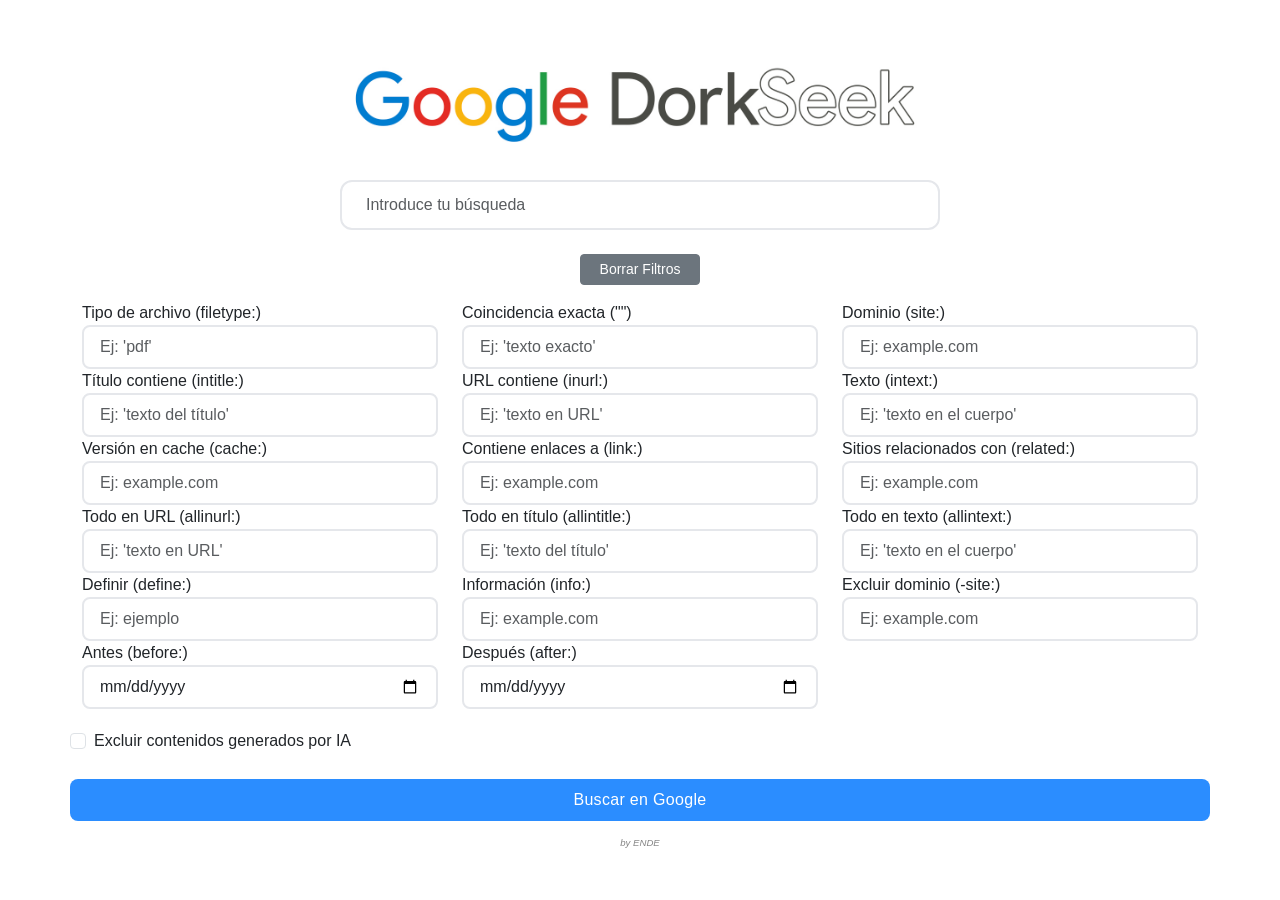
==== index.html @ 648f13e3 "Added favicon" ====
<!DOCTYPE html>
<html lang="es">
<head>
    <meta charset="UTF-8">
    <meta name="viewport" content="width=device-width, initial-scale=1.0">
    <meta name="description" content="DorkSeek - A powerful tool for advanced Google Dork usage in OSINT, designed to optimize the creation of custom search queries and analysis of results.">
    <meta name="robots" content="index, follow">
    <meta name="keywords" content="Google Dorks, búsqueda avanzada, operadores de búsqueda, hacking ético, seguridad informática, OSINT, ciberseguridad, técnicas de hacking, Google Hacking Database, comandos de Google Dorks">
    <link rel="icon" type="image/x-icon" href="fv.ico">
    <link rel="shortcut icon" href="fv.ico">
    <title>DorkSeek</title>
    <link href="https://cdn.jsdelivr.net/npm/bootstrap@5.1.3/dist/css/bootstrap.min.css" rel="stylesheet">

    <style>
        :root {
            --primary: #2B8DFF;
            --background: #F8FAFF;
            --text-primary: #1A1D24;
            --text-secondary: #6B7280;
        }
        
        body {
          font-family: Arial, sans-serif;
          background-color: #f9f9f9;
        }

        #searchBar {
            width: 100%;
            max-width: 800px;
            margin: 0 auto;
            padding: 0.7rem 1.5rem;
            border-radius: 12px;
            border: 2px solid #E5E7EB;
            font-size: 1rem;
            transition: all 0.3s ease;
        }

        #searchBar:focus {
            border-color: var(--primary);
            box-shadow: 0 0 0 3px rgba(43, 141, 255, 0.15);
            outline: none;
        }

        .form-control {
            border: 2px solid #E5E7EB;
            border-radius: 8px;
            padding: 0.50rem 1rem;
            transition: all 0.3s ease;
        }

        .form-control:focus {
            border-color: var(--primary);
            box-shadow: none;
        }

        .btn-primary {
            background: var(--primary);
            border: none;
            padding: 0.55rem 2rem;
            border-radius: 8px;
            font-weight: 500;
            letter-spacing: 0.02em;
            transition: all 0.3s ease;
        }

        .btn-primary:hover {
            background: #1B6ACC;
        }
        
        h1 {
          font-family: 'Product Sans', Arial, sans-serif;
          font-size: 0px;           /*a 45 sale el título*/
          margin-bottom: 10px;
          color: #333;
        }
      </style>
      <style>
        body {
          background-color: #FFFFFF; /* o simplemente "white" */
        }
      </style>
      <style>
        #searchBar {
          width: 600px; /* ajusta el ancho del cuadro de búsqueda */
        }
      </style>

    <meta name="google-site-verification" content="KBBp8snCi14scIXK39u9ytrFKHahNvsQoX6dvnZJ_Ps" />
</head>
<body>
    <div class="container">
        <div style="height: 20px;"></div>
        <img src="DorkSeek_Logo.jpg" alt="Logo de Google" class="logo" width="690" height="100" style="display: block; margin: 30px auto;">
        <h1 class="text-center my-0">Buscador Google Dorks</h1>
        <div class="row justify-content-center">
            <input id="searchBar" type="text" class="form-control" placeholder="Introduce tu búsqueda">
        </div>
        <div class="row mt-4 justify-content-center">
            <button id="clearFiltersButton" class="btn btn-secondary btn-sm mx-2" style="width: 120px;">Borrar Filtros</button>
        </div>
        <div class="row mt-3">
            <!-- Filtros para los diferentes Google Dorks -->
            <div class="col-md-4">
                <label for="filetypeFilter">Tipo de archivo (filetype:)</label>
                <input id="filetypeFilter" type="text" class="form-control" list="filetypes" placeholder="Ej: 'pdf'" title="Busca un tipo específico de archivo en los resultados.">
                <datalist id="filetypes">
                    <option value="txt">.txt</option>
                    <option value="doc">.doc / .docx</option>
                    <option value="pdf">.pdf</option>
                    <option value="xls">.xls / .xlsx</option>
                    <option value="ppt">.ppt / .pptx</option>
                    <option value="csv">.csv</option>
                    <option value="html">.html / .htm</option>
                    <option value="xml">.xml</option>
                    <option value="json">.json</option>
                    <option value="jpg">.jpg / .jpeg</option>
                    <option value="png">.png</option>
                    <option value="gif">.gif</option>
                    <option value="bmp">.bmp</option>
                    <option value="tiff">.tiff / .tif</option>
                    <option value="mp3">.mp3</option>
                    <option value="wav">.wav</option>
                    <option value="avi">.avi</option>
                    <option value="mp4">.mp4</option>
                    <option value="mov">.mov</option>
                    <option value="zip">.zip</option>
                    <option value="rar">.rar</option>
                    <option value="7z">.7z</option>
                    <option value="iso">.iso</option>
                    <option value="md">.md</option>
                    <option value="sql">.sql</option>
                    <option value="psd">.psd</option>
                    <option value="ai">.ai</option>
                    <option value="indd">.indd</option>
                    <option value="eps">.eps</option>
                    <option value="svg">.svg</option>
                    <option value="webp">.webp</option>
                    <option value="mkv">.mkv</option>
                    <option value="flv">.flv</option>
                    <option value="ogg">.ogg</option>
                    <option value="m4a">.m4a</option>
                    <option value="dmg">.dmg</option>
                    <option value="pkg">.pkg</option>
                    <option value="bat">.bat</option>
                    <option value="sh">.sh</option>
                    <option value="log">.log</option>
                    <option value="jar">.jar</option>
                    <option value="class">.class</option>
                    <option value="cpp">.cpp</option>
                    <option value="py">.py</option>
                    <option value="java">.java</option>
                    <option value="rb">.rb</option>
                    <option value="php">.php</option>
                    <option value="pl">.pl</option>
                    <option value="sqlite">.sqlite</option>
                    <option value="db">.db</option>
                    <option value="xsd">.xsd</option>
                    <option value="xsl">.xsl / .xslt</option>
                    <option value="ini">.ini</option>
                    <option value="cfg">.cfg</option>
                    <option value="conf">.conf</option>
                    <option value="reg">.reg</option>
                    <option value="bak">.bak</option>
                    <option value="tar">.tar</option>
                    <option value="gz">.gz</option>
                    <option value="bz2">.bz2</option>
                    <option value="gdoc">.gdoc</option>
                    <option value="gsheet">.gsheet</option>
                    <option value="gslides">.gslides</option>
                    <option value="gform">.gform</option>
                    <option value="gdraw">.gdraw</option>
                    <option value="gjam">.gjam</option>
                </datalist>
            </div>
            <div class="col-md-4">
                <label for="exactMatchFilter">Coincidencia exacta ("")</label>
                <input id="exactMatchFilter" type="text" class="form-control" placeholder="Ej: 'texto exacto'" title="Busca páginas que contengan el texto exacto dentro de las comillas.&#10;&#10;Para introducir varios términos, estos se deben separar con &quot; &quot;.   (ej. username&quot; &quot;password&quot; &quot;login)">
            </div>
            <div class="col-md-4">
                <label for="siteFilter">Dominio (site:)</label>
                <input id="siteFilter" type="text" class="form-control" placeholder="Ej: example.com" title="Limita los resultados a un dominio o sitio web específico.">
            </div>
            <div class="col-md-4">
                <label for="intitleFilter">Título contiene (intitle:)</label>
                <input id="intitleFilter" type="text" class="form-control" placeholder="Ej: 'texto del título'" title="Busca páginas donde el título contenga al menos una de las palabras especificadas.">
            </div>
            <div class="col-md-4">
                <label for="inurlFilter">URL contiene (inurl:)</label>
                <input id="inurlFilter" type="text" class="form-control" placeholder="Ej: 'texto en URL'" title="Busca páginas donde la URL contenga al menos una de las palabras especificadas.">
            </div>
            <div class="col-md-4">
                <label for="intextFilter">Texto (intext:)</label>
                <input id="intextFilter" type="text" class="form-control" placeholder="Ej: 'texto en el cuerpo'" title="Busca páginas que contengan texto específico en el cuerpo.">
            </div>
            <div class="col-md-4">
                <label for="cacheFilter">Versión en cache (cache:)</label>
                <input id="cacheFilter" type="text" class="form-control" placeholder="Ej: example.com" title="Muestra la versión en caché de una página web almacenada por Google.">
            </div>
            <div class="col-md-4">
                <label for="linkFilter">Contiene enlaces a (link:)</label>
                <input id="linkFilter" type="text" class="form-control" placeholder="Ej: example.com" title="Busca páginas que enlacen a un sitio o URL específico.">
            </div>
            <div class="col-md-4">
                <label for="relatedFilter">Sitios relacionados con (related:)</label>
                <input id="relatedFilter" type="text" class="form-control" placeholder="Ej: example.com" title="Encuentra sitios web relacionados con un dominio específico.">
            </div>
            <div class="col-md-4">
                <label for="allinurlFilter">Todo en URL (allinurl:)</label>
                <input id="allinurlFilter" type="text" class="form-control" placeholder="Ej: 'texto en URL'" title="Busca páginas donde la URL contenga todas las palabras especificadas.">
            </div>
            <div class="col-md-4">
                <label for="allintitleFilter">Todo en título (allintitle:)</label>
                <input id="allintitleFilter" type="text" class="form-control" placeholder="Ej: 'texto del título'" title="Busca páginas cuyo título contenga todas las palabras especificadas.">
            </div>
            <div class="col-md-4">
                <label for="allintextFilter">Todo en texto (allintext:)</label>
                <input id="allintextFilter" type="text" class="form-control" placeholder="Ej: 'texto en el cuerpo'" title="Busca páginas cuyo cuerpo contenga todas las palabras especificadas.">
            </div>
            <div class="col-md-4">
                <label for="defineFilter">Definir (define:)</label>
                <input id="defineFilter" type="text" class="form-control" placeholder="Ej: ejemplo" title="Busca definiciones de términos directamente en Google.">
            </div>
            <div class="col-md-4">
                <label for="infoFilter">Información (info:)</label>
                <input id="infoFilter" type="text" class="form-control" placeholder="Ej: example.com" title="Muestra información sobre un sitio web específico.">
            </div>
            <div class="col-md-4">
                <label for="siteExcludeFilter">Excluir dominio (-site:)</label>
                <input id="siteExcludeFilter" type="text" class="form-control" placeholder="Ej: example.com" title="Excluye resultados de un dominio o sitio específico.">
            </div>
            <div class="col-md-4">
                <label for="beforeFilter">Antes (before:)</label>
                <input id ="beforeFilter" type="date" class="form-control" placeholder="Ej: '2022-01-01'" title="Limita los resultados a páginas publicadas antes de una fecha específica.">
            </div>
            <div class="col-md-4">
                <label for="afterFilter">Después (after:)</label>
                <input id="afterFilter" type="date" class="form-control" placeholder="Ej: '2022-01-01'" title="Limita los resultados a páginas publicadas después de una fecha específica.">
            </div>
            <div style="height: 20px;"></div>
            <div class="form-check">
                <input class="form-check-input" type="checkbox" id="excludeAI" title="Advertencia: Marcar esta casilla puede ocultar resultados reelevantes para la búsqueda">
                <label class="form-check-label" for="excludeAI">
                    Excluir contenidos generados por IA
                </label>
            </div>
        </div>
        
        <div class="row mt-4 justify-content-center">
            <button id="searchButton" class="btn btn-primary">Buscar en Google</button>
        </div>

        <p style="font-style: italic; color: #868686; font-size: 0.6em; text-align: center; margin-top: 15px;">by ENDE</p>
        
        
    </div>

    <script>
        document.getElementById('searchButton').addEventListener('click', function() {
            let query = document.getElementById('searchBar').value;
            let site = document.getElementById('siteFilter').value;
            let intitle = document.getElementById('intitleFilter').value;
            let inurl = document.getElementById('inurlFilter').value;
            let filetype = document.getElementById('filetypeFilter').value;
            let intext = document.getElementById('intextFilter').value;
            let cache = document.getElementById('cacheFilter').value;
            let link = document.getElementById('linkFilter').value;
            let related = document.getElementById('relatedFilter').value;
            let allinurl = document.getElementById('allinurlFilter').value;
            let allintitle = document.getElementById('allintitleFilter').value;
            let allintext = document.getElementById('allintextFilter').value;
            let define = document.getElementById('defineFilter').value;
            let info = document.getElementById('infoFilter').value;
            let before = document.getElementById('beforeFilter').value;
            let after = document.getElementById('afterFilter').value;
            let siteExclude = document.getElementById('siteExcludeFilter').value;
            let exactMatch = document.getElementById('exactMatchFilter').value;
        
            // Construir la búsqueda usando los filtros de Google Dorks
            let searchQuery = query;
        
            if (site) {
                searchQuery += ` site:${site}`;
            }
            if (intitle) {
                searchQuery += ` intitle:${intitle}`;
            }
            if (inurl) {
                searchQuery += ` inurl:${inurl}`;
            }
            if (filetype) {
                searchQuery += ` filetype:${filetype}`;
            }
            if (intext) {
                searchQuery += ` intext:${intext}`;
            }
            if (cache) {
                searchQuery += ` cache:${cache}`;
            }
            if (link) {
                searchQuery += ` link:${link}`;
            }
            if (related) {
                searchQuery += ` related:${related}`;
            }
            if (allinurl) {
                searchQuery += ` allinurl:${allinurl}`;
            }
            if (allintitle) {
                searchQuery += ` allintitle:${allintitle}`;
            }
            if (allintext) {
                searchQuery += ` allintext:${allintext}`;
            }
            if (define) {
                searchQuery += ` define:${define}`;
            }
            if (info) {
                searchQuery += ` info:${info}`;
            }
            if (before) {
                searchQuery += ` before:${before}`;
            }
            if (after) {
                searchQuery += ` after:${after}`;
            }
            if (siteExclude) {
                searchQuery += ` -site:${siteExclude}`;
            }
            if (exactMatch) {
                searchQuery += ` "${exactMatch}"`;
            }
            if (document.getElementById('excludeAI').checked) {
                searchQuery += ' -site:chat.openai.com -chatgpt -openai -copilot -bard -ai -generated -inurl:ai -inurl:generated';
            }
        
            // Redirigir a Google con la búsqueda construida
            window.open(`https://www.google.com/search?q=${encodeURIComponent(searchQuery)}`, '_blank');
        });
    </script>

<script>
    document.getElementById('filetypeFilter').addEventListener('change', function() {
        var customField = document.getElementById('filetypeCustom');
        if (this.value === 'custom') {
            customField.style.display = 'block';
        } else {
            customField.style.display = 'none';
        }
    });
</script>

<script>
    // Borrar filtros
    const clearFiltersButton = document.getElementById('clearFiltersButton');
    clearFiltersButton.addEventListener('click', clearFilters);

    function clearFilters() {
    // Limpiamos los valores de los filtros
    const filters = document.querySelectorAll('.form-control');
    filters.forEach(filter => {
        filter.value = '';
    });

    // Limpiamos los contenedores de valores
    const valuesContainers = document.querySelectorAll('.values-container');
    valuesContainers.forEach(container => {
        while (container.firstChild) {
        container.removeChild(container.firstChild);
        }
    });
    }
</script>

    <script src="https://cdn.jsdelivr.net/npm/bootstrap@5.1.3/dist/js/bootstrap.bundle.min.js"></script>
</body>
</html>
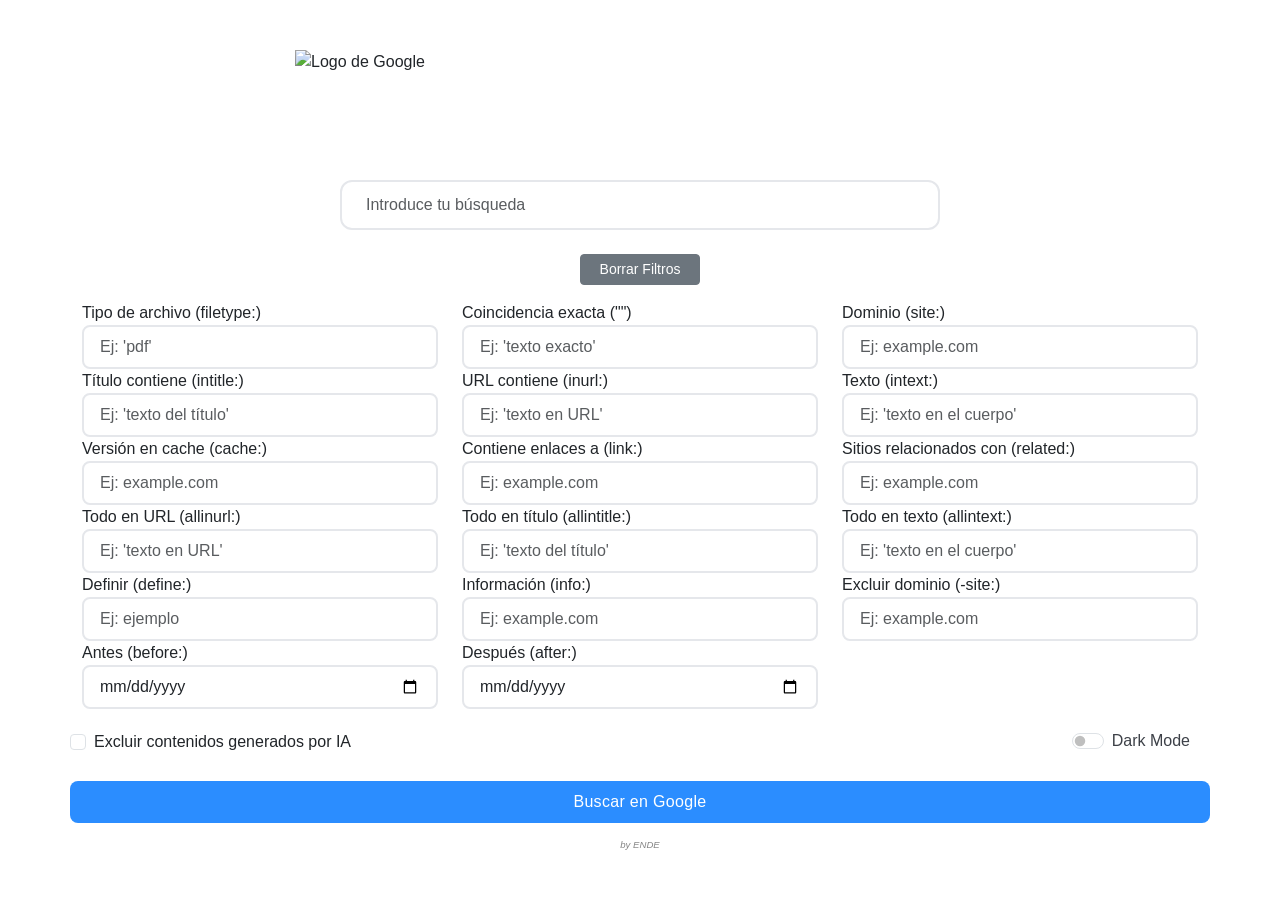
==== commit 56807b30: "Add files via upload" ====
--- a/index.html
+++ b/index.html
@@ -6,91 +6,17 @@
     <meta name="description" content="DorkSeek - A powerful tool for advanced Google Dork usage in OSINT, designed to optimize the creation of custom search queries and analysis of results.">
     <meta name="robots" content="index, follow">
     <meta name="keywords" content="Google Dorks, búsqueda avanzada, operadores de búsqueda, hacking ético, seguridad informática, OSINT, ciberseguridad, técnicas de hacking, Google Hacking Database, comandos de Google Dorks">
-    <link rel="icon" type="image/x-icon" href="fv.ico">
-    <link rel="shortcut icon" href="fv.ico">
+    <link rel="icon" type="image/x-icon" href="img/fv.ico">
+    <link rel="shortcut icon" href="img/fv.ico">
     <title>DorkSeek</title>
     <link href="https://cdn.jsdelivr.net/npm/bootstrap@5.1.3/dist/css/bootstrap.min.css" rel="stylesheet">
-
-    <style>
-        :root {
-            --primary: #2B8DFF;
-            --background: #F8FAFF;
-            --text-primary: #1A1D24;
-            --text-secondary: #6B7280;
-        }
-        
-        body {
-          font-family: Arial, sans-serif;
-          background-color: #f9f9f9;
-        }
-
-        #searchBar {
-            width: 100%;
-            max-width: 800px;
-            margin: 0 auto;
-            padding: 0.7rem 1.5rem;
-            border-radius: 12px;
-            border: 2px solid #E5E7EB;
-            font-size: 1rem;
-            transition: all 0.3s ease;
-        }
-
-        #searchBar:focus {
-            border-color: var(--primary);
-            box-shadow: 0 0 0 3px rgba(43, 141, 255, 0.15);
-            outline: none;
-        }
-
-        .form-control {
-            border: 2px solid #E5E7EB;
-            border-radius: 8px;
-            padding: 0.50rem 1rem;
-            transition: all 0.3s ease;
-        }
-
-        .form-control:focus {
-            border-color: var(--primary);
-            box-shadow: none;
-        }
-
-        .btn-primary {
-            background: var(--primary);
-            border: none;
-            padding: 0.55rem 2rem;
-            border-radius: 8px;
-            font-weight: 500;
-            letter-spacing: 0.02em;
-            transition: all 0.3s ease;
-        }
-
-        .btn-primary:hover {
-            background: #1B6ACC;
-        }
-        
-        h1 {
-          font-family: 'Product Sans', Arial, sans-serif;
-          font-size: 0px;           /*a 45 sale el título*/
-          margin-bottom: 10px;
-          color: #333;
-        }
-      </style>
-      <style>
-        body {
-          background-color: #FFFFFF; /* o simplemente "white" */
-        }
-      </style>
-      <style>
-        #searchBar {
-          width: 600px; /* ajusta el ancho del cuadro de búsqueda */
-        }
-      </style>
-
+    <link rel="stylesheet" href="style.css">
     <meta name="google-site-verification" content="KBBp8snCi14scIXK39u9ytrFKHahNvsQoX6dvnZJ_Ps" />
 </head>
 <body>
     <div class="container">
         <div style="height: 20px;"></div>
-        <img src="DorkSeek_Logo.jpg" alt="Logo de Google" class="logo" width="690" height="100" style="display: block; margin: 30px auto;">
+        <img src="img/DorkSeek_Logo.jpg" alt="Logo de Google" class="logo" width="690" height="100" style="display: block; margin: 30px auto;">
         <h1 class="text-center my-0">Buscador Google Dorks</h1>
         <div class="row justify-content-center">
             <input id="searchBar" type="text" class="form-control" placeholder="Introduce tu búsqueda">
@@ -237,11 +163,19 @@
                 <input id="afterFilter" type="date" class="form-control" placeholder="Ej: '2022-01-01'" title="Limita los resultados a páginas publicadas después de una fecha específica.">
             </div>
             <div style="height: 20px;"></div>
-            <div class="form-check">
-                <input class="form-check-input" type="checkbox" id="excludeAI" title="Advertencia: Marcar esta casilla puede ocultar resultados reelevantes para la búsqueda">
-                <label class="form-check-label" for="excludeAI">
-                    Excluir contenidos generados por IA
-                </label>
+            <div class="form-check d-flex align-items-center justify-content-between">
+                <div>
+                    <input class="form-check-input" type="checkbox" id="excludeAI" title="Advertencia: Marcar esta casilla puede ocultar resultados reelevantes para la búsqueda">
+                    <label class="form-check-label" for="excludeAI">
+                        Excluir contenidos generados por IA
+                    </label>
+                </div>
+                <div class="form-check form-switch">
+                    <label class="form-check-label me-2" for="toggle_dark" id="dark_text">Dark Mode</label>
+                    <input class="form-check-input" type="checkbox" role="switch" id="toggle_dark">
+                </div>
+                  
+                
             </div>
         </div>
         
@@ -250,127 +184,9 @@
         </div>
 
         <p style="font-style: italic; color: #868686; font-size: 0.6em; text-align: center; margin-top: 15px;">by ENDE</p>
-        
-        
     </div>
 
-    <script>
-        document.getElementById('searchButton').addEventListener('click', function() {
-            let query = document.getElementById('searchBar').value;
-            let site = document.getElementById('siteFilter').value;
-            let intitle = document.getElementById('intitleFilter').value;
-            let inurl = document.getElementById('inurlFilter').value;
-            let filetype = document.getElementById('filetypeFilter').value;
-            let intext = document.getElementById('intextFilter').value;
-            let cache = document.getElementById('cacheFilter').value;
-            let link = document.getElementById('linkFilter').value;
-            let related = document.getElementById('relatedFilter').value;
-            let allinurl = document.getElementById('allinurlFilter').value;
-            let allintitle = document.getElementById('allintitleFilter').value;
-            let allintext = document.getElementById('allintextFilter').value;
-            let define = document.getElementById('defineFilter').value;
-            let info = document.getElementById('infoFilter').value;
-            let before = document.getElementById('beforeFilter').value;
-            let after = document.getElementById('afterFilter').value;
-            let siteExclude = document.getElementById('siteExcludeFilter').value;
-            let exactMatch = document.getElementById('exactMatchFilter').value;
-        
-            // Construir la búsqueda usando los filtros de Google Dorks
-            let searchQuery = query;
-        
-            if (site) {
-                searchQuery += ` site:${site}`;
-            }
-            if (intitle) {
-                searchQuery += ` intitle:${intitle}`;
-            }
-            if (inurl) {
-                searchQuery += ` inurl:${inurl}`;
-            }
-            if (filetype) {
-                searchQuery += ` filetype:${filetype}`;
-            }
-            if (intext) {
-                searchQuery += ` intext:${intext}`;
-            }
-            if (cache) {
-                searchQuery += ` cache:${cache}`;
-            }
-            if (link) {
-                searchQuery += ` link:${link}`;
-            }
-            if (related) {
-                searchQuery += ` related:${related}`;
-            }
-            if (allinurl) {
-                searchQuery += ` allinurl:${allinurl}`;
-            }
-            if (allintitle) {
-                searchQuery += ` allintitle:${allintitle}`;
-            }
-            if (allintext) {
-                searchQuery += ` allintext:${allintext}`;
-            }
-            if (define) {
-                searchQuery += ` define:${define}`;
-            }
-            if (info) {
-                searchQuery += ` info:${info}`;
-            }
-            if (before) {
-                searchQuery += ` before:${before}`;
-            }
-            if (after) {
-                searchQuery += ` after:${after}`;
-            }
-            if (siteExclude) {
-                searchQuery += ` -site:${siteExclude}`;
-            }
-            if (exactMatch) {
-                searchQuery += ` "${exactMatch}"`;
-            }
-            if (document.getElementById('excludeAI').checked) {
-                searchQuery += ' -site:chat.openai.com -chatgpt -openai -copilot -bard -ai -generated -inurl:ai -inurl:generated';
-            }
-        
-            // Redirigir a Google con la búsqueda construida
-            window.open(`https://www.google.com/search?q=${encodeURIComponent(searchQuery)}`, '_blank');
-        });
-    </script>
-
-<script>
-    document.getElementById('filetypeFilter').addEventListener('change', function() {
-        var customField = document.getElementById('filetypeCustom');
-        if (this.value === 'custom') {
-            customField.style.display = 'block';
-        } else {
-            customField.style.display = 'none';
-        }
-    });
-</script>
-
-<script>
-    // Borrar filtros
-    const clearFiltersButton = document.getElementById('clearFiltersButton');
-    clearFiltersButton.addEventListener('click', clearFilters);
-
-    function clearFilters() {
-    // Limpiamos los valores de los filtros
-    const filters = document.querySelectorAll('.form-control');
-    filters.forEach(filter => {
-        filter.value = '';
-    });
-
-    // Limpiamos los contenedores de valores
-    const valuesContainers = document.querySelectorAll('.values-container');
-    valuesContainers.forEach(container => {
-        while (container.firstChild) {
-        container.removeChild(container.firstChild);
-        }
-    });
-    }
-</script>
-
     <script src="https://cdn.jsdelivr.net/npm/bootstrap@5.1.3/dist/js/bootstrap.bundle.min.js"></script>
+    <script src="script.js"></script>
 </body>
-</html>
+</html>
--- a/style.css
+++ b/style.css
@@ -0,0 +1,91 @@
+:root {
+    --primary: #2B8DFF;
+    --background: #F8FAFF;
+    --text-primary: #1A1D24;
+    --text-secondary: #6B7280;
+}
+
+body {
+    font-family: Arial, sans-serif;
+    background-color: #FFFFFF;
+}
+
+#searchBar {
+    width: 600px;
+    max-width: 800px;
+    margin: 0 auto;
+    padding: 0.7rem 1.5rem;
+    border-radius: 12px;
+    border: 2px solid #E5E7EB;
+    font-size: 1rem;
+    transition: all 0.3s ease;
+}
+
+#searchBar:focus {
+    border-color: var(--primary);
+    box-shadow: 0 0 0 3px rgba(43, 141, 255, 0.15);
+    outline: none;
+}
+
+.form-control {
+    border: 2px solid #E5E7EB;
+    border-radius: 8px;
+    padding: 0.50rem 1rem;
+    transition: all 0.3s ease;
+}
+
+.form-control:focus {
+    border-color: var(--primary);
+    box-shadow: none;
+}
+
+.btn-primary {
+    background: var(--primary);
+    border: none;
+    padding: 0.55rem 2rem;
+    border-radius: 8px;
+    font-weight: 500;
+    letter-spacing: 0.02em;
+    transition: all 0.3s ease;
+}
+
+.btn-primary:hover {
+    background: #1B6ACC;
+}
+
+h1 {
+    font-family: 'Product Sans', Arial, sans-serif;
+    font-size: 0px;           /*a 45 sale el título*/
+    margin-bottom: 10px;
+    color: #333;
+}
+
+#dark_text {
+    color:#3d4148;
+}
+
+/* MODO OSCURO */
+body.dark-mode {
+    background-color: #0d1117;
+    color: #f1f1f1;
+}
+
+body.dark-mode .form-control {
+    background-color: #0d1117;
+    color: #f1f1f1;
+    border-color: #1a222e;
+}
+
+/* INPUT FOCUS en modo oscuro */
+body.dark-mode .form-control:focus {
+    border-color: #3f8cff;
+    box-shadow: 0 0 0 0.05rem rgba(63, 140, 255, 0.25);
+    outline: 0;
+}
+
+/* Botón de limpiar en modo oscuro */
+body.dark-mode #clearBtn {
+    background-color: #3f4549;
+    border-color: #3f4549;
+    color: #f1f1f1;
+}
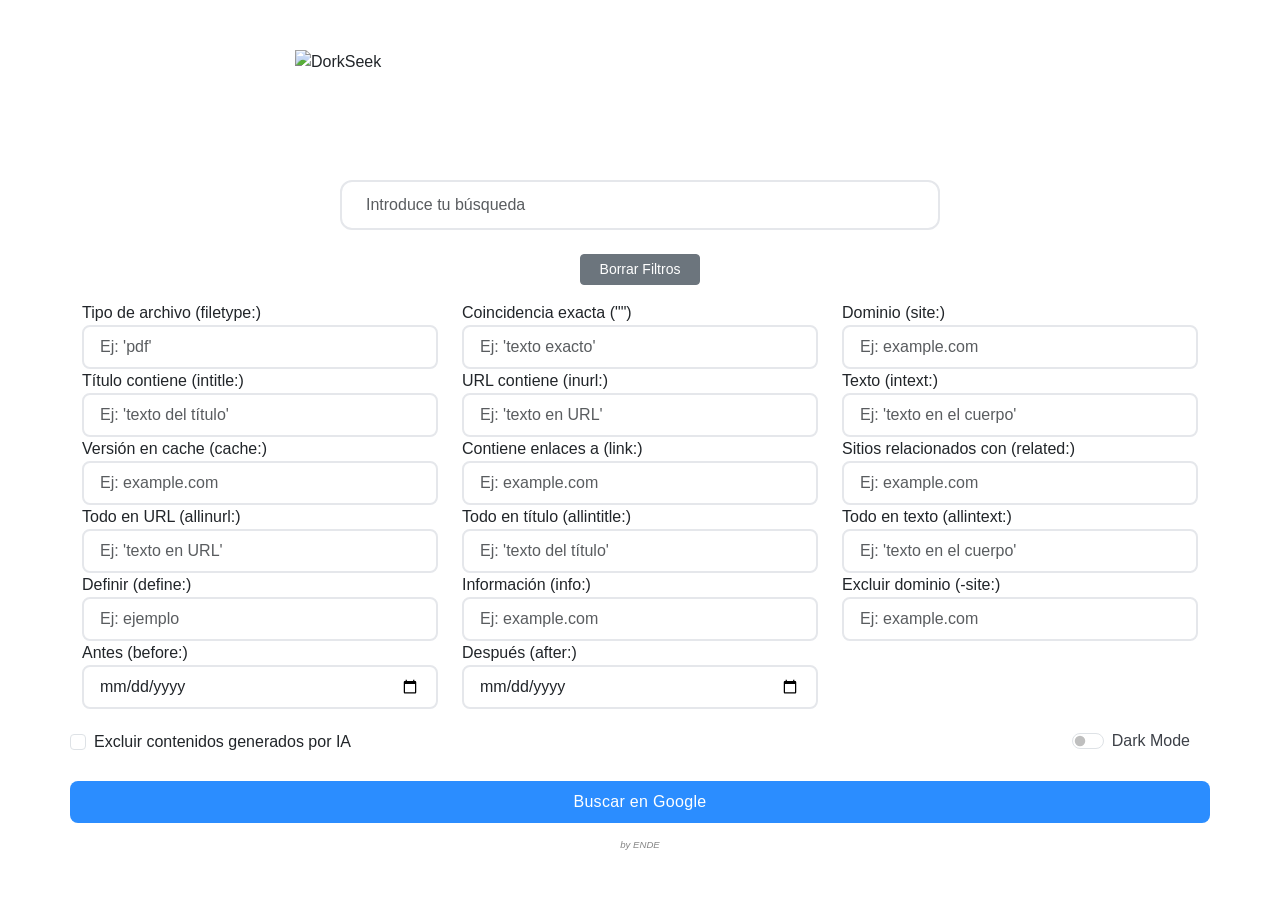
==== commit 75fc86c8: "Update index.html" ====
--- a/index.html
+++ b/index.html
@@ -16,7 +16,7 @@
 <body>
     <div class="container">
         <div style="height: 20px;"></div>
-        <img src="img/DorkSeek_Logo.jpg" alt="Logo de Google" class="logo" width="690" height="100" style="display: block; margin: 30px auto;">
+        <img src="img/DorkSeek_Logo.jpg" alt="DorkSeek" class="logo" width="690" height="100" style="display: block; margin: 30px auto;">
         <h1 class="text-center my-0">Buscador Google Dorks</h1>
         <div class="row justify-content-center">
             <input id="searchBar" type="text" class="form-control" placeholder="Introduce tu búsqueda">
@@ -189,4 +189,4 @@
     <script src="https://cdn.jsdelivr.net/npm/bootstrap@5.1.3/dist/js/bootstrap.bundle.min.js"></script>
     <script src="script.js"></script>
 </body>
-</html>+</html>
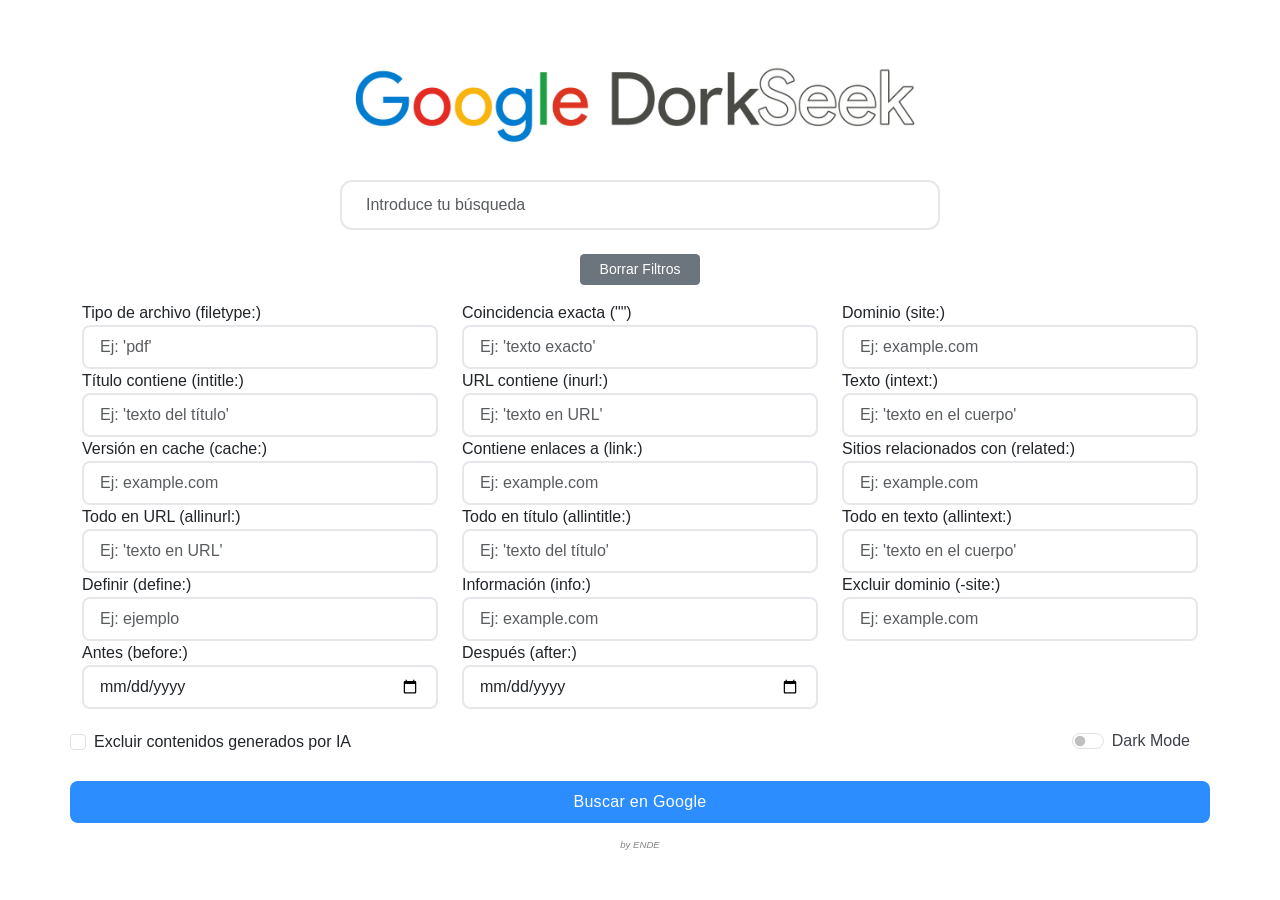
==== commit 9fed4d25: "Update index.html" ====
--- a/index.html
+++ b/index.html
@@ -6,8 +6,8 @@
     <meta name="description" content="DorkSeek - A powerful tool for advanced Google Dork usage in OSINT, designed to optimize the creation of custom search queries and analysis of results.">
     <meta name="robots" content="index, follow">
     <meta name="keywords" content="Google Dorks, búsqueda avanzada, operadores de búsqueda, hacking ético, seguridad informática, OSINT, ciberseguridad, técnicas de hacking, Google Hacking Database, comandos de Google Dorks">
-    <link rel="icon" type="image/x-icon" href="img/fv.ico">
-    <link rel="shortcut icon" href="img/fv.ico">
+    <link rel="icon" type="image/x-icon" href="fv.ico">
+    <link rel="shortcut icon" href="fv.ico">
     <title>DorkSeek</title>
     <link href="https://cdn.jsdelivr.net/npm/bootstrap@5.1.3/dist/css/bootstrap.min.css" rel="stylesheet">
     <link rel="stylesheet" href="style.css">
@@ -16,7 +16,7 @@
 <body>
     <div class="container">
         <div style="height: 20px;"></div>
-        <img src="img/DorkSeek_Logo.jpg" alt="DorkSeek" class="logo" width="690" height="100" style="display: block; margin: 30px auto;">
+        <img src="DorkSeek_Logo.jpg" alt="DorkSeek" class="logo" width="690" height="100" style="display: block; margin: 30px auto;">
         <h1 class="text-center my-0">Buscador Google Dorks</h1>
         <div class="row justify-content-center">
             <input id="searchBar" type="text" class="form-control" placeholder="Introduce tu búsqueda">
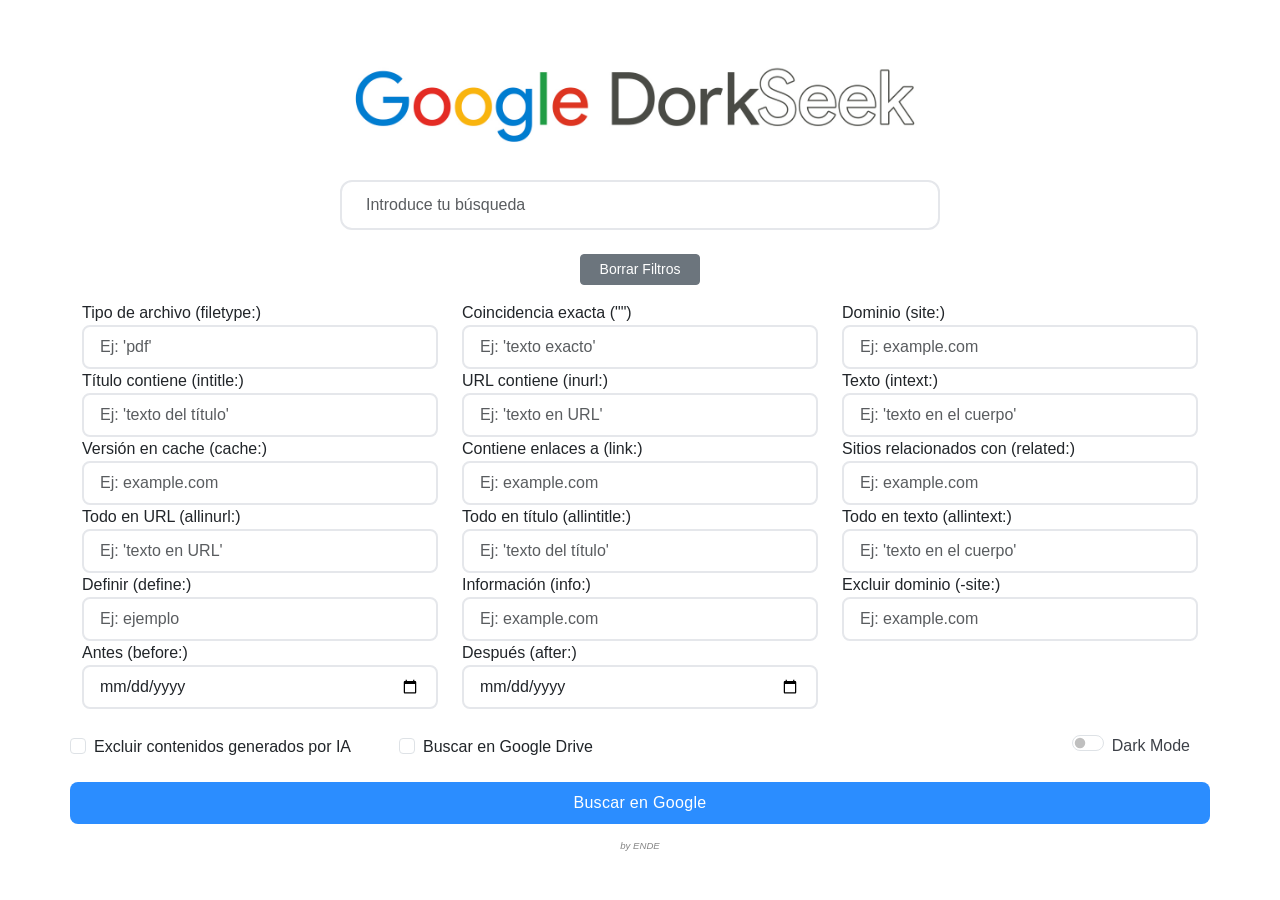
==== commit 9d298477: "Add search functionality with Google Dorks filters, dark mode support, and styling updates - Impleme" ====
--- a/index.html
+++ b/index.html
@@ -6,17 +6,19 @@
     <meta name="description" content="DorkSeek - A powerful tool for advanced Google Dork usage in OSINT, designed to optimize the creation of custom search queries and analysis of results.">
     <meta name="robots" content="index, follow">
     <meta name="keywords" content="Google Dorks, búsqueda avanzada, operadores de búsqueda, hacking ético, seguridad informática, OSINT, ciberseguridad, técnicas de hacking, Google Hacking Database, comandos de Google Dorks">
-    <link rel="icon" type="image/x-icon" href="fv.ico">
-    <link rel="shortcut icon" href="fv.ico">
+    <link rel="icon" type="image/x-icon" href="img/fv.ico">
+    <link rel="shortcut icon" href="img/fv.ico">
     <title>DorkSeek</title>
     <link href="https://cdn.jsdelivr.net/npm/bootstrap@5.1.3/dist/css/bootstrap.min.css" rel="stylesheet">
-    <link rel="stylesheet" href="style.css">
+    <link rel="stylesheet" href="style/style.css">
+    <!-- Precarga el logo oscuro para evitar parpadeos al cambiar a dark mode -->
+    <link rel="preload" as="image" href="img/DorkSeek_Logo_dark.jpg">
     <meta name="google-site-verification" content="KBBp8snCi14scIXK39u9ytrFKHahNvsQoX6dvnZJ_Ps" />
 </head>
 <body>
     <div class="container">
         <div style="height: 20px;"></div>
-        <img src="DorkSeek_Logo.jpg" alt="DorkSeek" class="logo" width="690" height="100" style="display: block; margin: 30px auto;">
+        <img src="img/DorkSeek_Logo.jpg" alt="DorkSeek" class="logo" width="690" height="100" style="display: block; margin: 30px auto;">
         <h1 class="text-center my-0">Buscador Google Dorks</h1>
         <div class="row justify-content-center">
             <input id="searchBar" type="text" class="form-control" placeholder="Introduce tu búsqueda">
@@ -164,18 +166,20 @@
             </div>
             <div style="height: 20px;"></div>
             <div class="form-check d-flex align-items-center justify-content-between">
-                <div>
+                <div class="d-flex align-items-center">
                     <input class="form-check-input" type="checkbox" id="excludeAI" title="Advertencia: Marcar esta casilla puede ocultar resultados reelevantes para la búsqueda">
-                    <label class="form-check-label" for="excludeAI">
+                    <label class="form-check-label ms-2 me-4" for="excludeAI">
                         Excluir contenidos generados por IA
+                    </label>
+                    <input class="form-check-input ms-4" type="checkbox" id="driveIndexado">
+                    <label class="form-check-label ms-2" for="driveIndexado">
+                        Buscar en Google Drive
                     </label>
                 </div>
                 <div class="form-check form-switch">
                     <label class="form-check-label me-2" for="toggle_dark" id="dark_text">Dark Mode</label>
                     <input class="form-check-input" type="checkbox" role="switch" id="toggle_dark">
                 </div>
-                  
-                
             </div>
         </div>
         
@@ -183,10 +187,12 @@
             <button id="searchButton" class="btn btn-primary">Buscar en Google</button>
         </div>
 
-        <p style="font-style: italic; color: #868686; font-size: 0.6em; text-align: center; margin-top: 15px;">by ENDE</p>
+        <p style="font-style: italic; color: #868686; font-size: 0.6em; text-align: center; margin-top: 15px;">
+            by <a href="https://github.com/ENDE25" style="color: inherit; text-decoration: none; cursor: pointer;">ENDE</a>
+        </p>
     </div>
 
     <script src="https://cdn.jsdelivr.net/npm/bootstrap@5.1.3/dist/js/bootstrap.bundle.min.js"></script>
-    <script src="script.js"></script>
+    <script src="js/script.js"></script>
 </body>
 </html>
--- a/style/style.css
+++ b/style/style.css
@@ -0,0 +1,114 @@
+:root {
+    --primary: #2B8DFF;
+    --background: #F8FAFF;
+    --text-primary: #1A1D24;
+    --text-secondary: #6B7280;
+}
+
+body {
+    font-family: Arial, sans-serif;
+    background-color: #FFFFFF;
+}
+
+#searchBar {
+    width: 600px;
+    max-width: 800px;
+    margin: 0 auto;
+    padding: 0.7rem 1.5rem;
+    border-radius: 12px;
+    border: 2px solid #E5E7EB;
+    font-size: 1rem;
+    transition: all 0.3s ease;
+}
+
+#searchBar:focus {
+    border-color: var(--primary);
+    box-shadow: 0 0 0 3px rgba(43, 141, 255, 0.15);
+    outline: none;
+}
+
+.form-control {
+    border: 2px solid #E5E7EB;
+    border-radius: 8px;
+    padding: 0.50rem 1rem;
+    transition: all 0.3s ease;
+}
+
+.form-control:focus {
+    border-color: var(--primary);
+    box-shadow: none;
+}
+
+.btn-primary {
+    background: var(--primary);
+    border: none;
+    padding: 0.55rem 2rem;
+    border-radius: 8px;
+    font-weight: 500;
+    letter-spacing: 0.02em;
+    transition: all 0.3s ease;
+}
+
+.btn-primary:hover {
+    background: #1B6ACC;
+}
+
+h1 {
+    font-family: 'Product Sans', Arial, sans-serif;
+    font-size: 0px;           /*a 45 sale el título*/
+    margin-bottom: 10px;
+    color: #333;
+}
+
+#dark_text {
+    color:#3d4148;
+}
+
+/* MODO OSCURO */
+body.dark-mode {
+    background-color: #0d1117;
+    color: #f1f1f1;
+}
+
+body.dark-mode .form-control {
+    background-color: #0d1117;
+    color: #f1f1f1;
+    border-color: #1a222e;
+}
+
+/* INPUT FOCUS en modo oscuro */
+body.dark-mode .form-control:focus {
+    border-color: #3f8cff;
+    box-shadow: 0 0 0 0.05rem rgba(63, 140, 255, 0.25);
+    outline: 0;
+}
+
+/* Botón de limpiar en modo oscuro */
+body.dark-mode #clearBtn {
+    background-color: #3f4549;
+    border-color: #3f4549;
+    color: #f1f1f1;
+}
+
+body.dark-mode .form-check-input[type="checkbox"] {
+    background-color: #222 !important;
+    border-color: #444 !important;
+}
+
+body.dark-mode .form-check-input[type="checkbox"]:checked {
+    background-color: #0d6efd !important;
+    border-color: #0d6efd !important;
+}
+
+.form-check-input, .form-check-label {
+  vertical-align: middle;
+}
+
+.d-flex.align-items-center .form-check-input {
+  margin-top: 6px;
+}
+
+.d-flex.align-items-center .form-check-label {
+  position: relative;
+  top: 4px;
+}
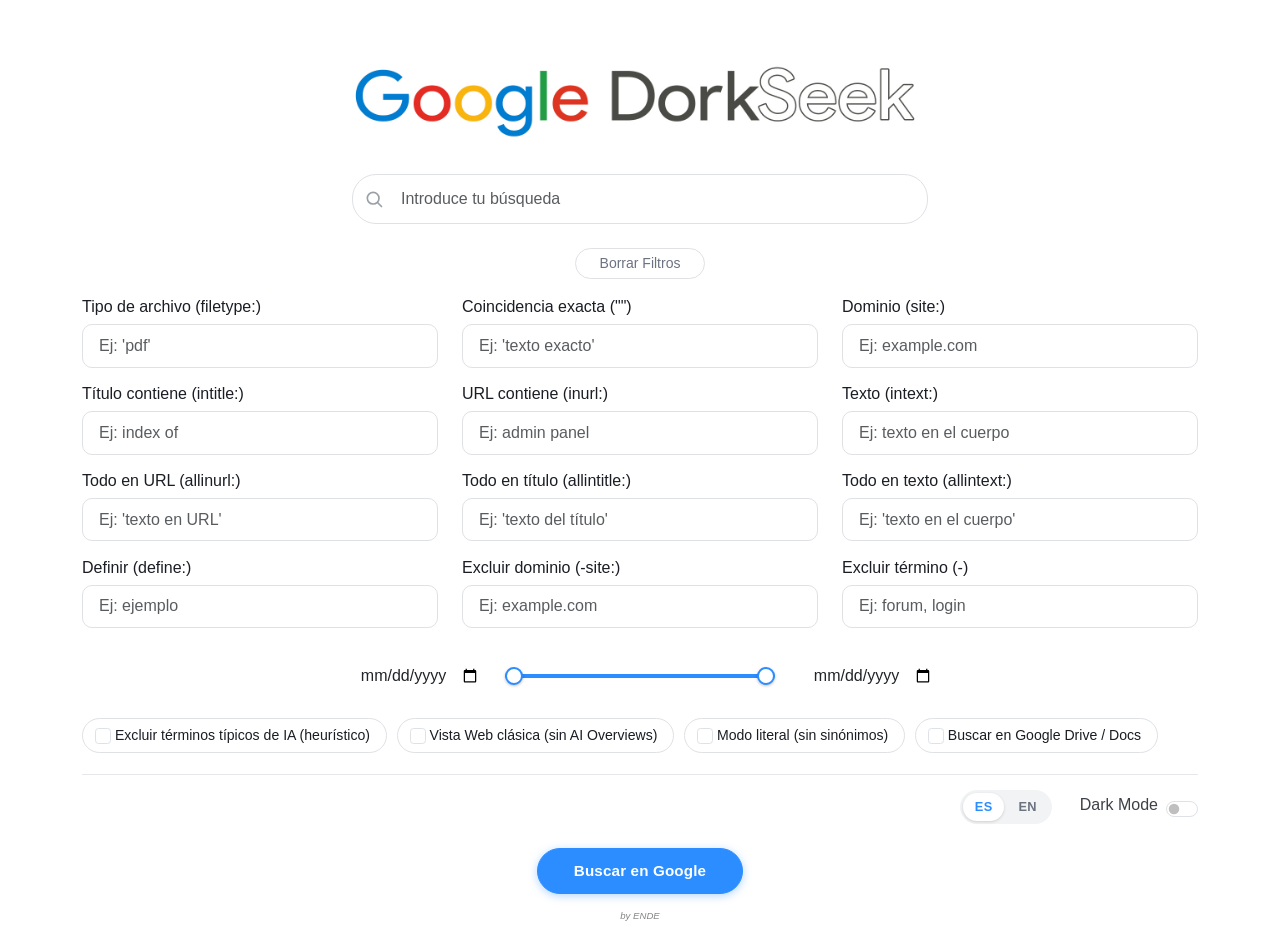
==== commit 8d6a0d05: "v3" ====
--- a/index.html
+++ b/index.html
@@ -19,18 +19,26 @@
     <div class="container">
         <div style="height: 20px;"></div>
         <img src="img/DorkSeek_Logo.jpg" alt="DorkSeek" class="logo" width="690" height="100" style="display: block; margin: 30px auto;">
-        <h1 class="text-center my-0">Buscador Google Dorks</h1>
+        <h1 class="text-center my-0" id="pageHeading">Buscador Google Dorks</h1>
         <div class="row justify-content-center">
-            <input id="searchBar" type="text" class="form-control" placeholder="Introduce tu búsqueda">
+            <div class="search-shell">
+                <span class="search-icon-slot">
+                    <svg class="search-icon" viewBox="0 0 24 24" fill="none" xmlns="http://www.w3.org/2000/svg" aria-hidden="true">
+                        <circle cx="11" cy="11" r="7" stroke="currentColor" stroke-width="2"/>
+                        <line x1="16.5" y1="16.5" x2="21" y2="21" stroke="currentColor" stroke-width="2" stroke-linecap="round"/>
+                    </svg>
+                </span>
+                <input id="searchBar" type="text" class="form-control" placeholder="Introduce tu búsqueda">
+            </div>
         </div>
         <div class="row mt-4 justify-content-center">
-            <button id="clearFiltersButton" class="btn btn-secondary btn-sm mx-2" style="width: 120px;">Borrar Filtros</button>
+            <button id="clearFiltersButton" class="btn btn-sm mx-2" style="width: 130px;">Borrar Filtros</button>
         </div>
         <div class="row mt-3">
             <!-- Filtros para los diferentes Google Dorks -->
             <div class="col-md-4">
                 <label for="filetypeFilter">Tipo de archivo (filetype:)</label>
-                <input id="filetypeFilter" type="text" class="form-control" list="filetypes" placeholder="Ej: 'pdf'" title="Busca un tipo específico de archivo en los resultados.">
+                <input id="filetypeFilter" type="text" class="form-control" list="filetypes" placeholder="Ej: 'pdf'" title="Busca un tipo específico de archivo en los resultados.&#10;&#10;Para tipos con varias extensiones habituales (doc/docx, xls/xlsx, ppt/pptx, html/htm, jpg/jpeg, tiff/tif, xsl/xslt) se genera automáticamente (filetype:doc OR filetype:docx), ya que Google no agrupa esas extensiones.">
                 <datalist id="filetypes">
                     <option value="txt">.txt</option>
                     <option value="doc">.doc / .docx</option>
@@ -92,12 +100,10 @@
                     <option value="tar">.tar</option>
                     <option value="gz">.gz</option>
                     <option value="bz2">.bz2</option>
-                    <option value="gdoc">.gdoc</option>
-                    <option value="gsheet">.gsheet</option>
-                    <option value="gslides">.gslides</option>
-                    <option value="gform">.gform</option>
-                    <option value="gdraw">.gdraw</option>
-                    <option value="gjam">.gjam</option>
+                    <option value="env">.env</option>
+                    <option value="yml">.yml / .yaml</option>
+                    <option value="pem">.pem</option>
+                    <option value="key">.key</option>
                 </datalist>
             </div>
             <div class="col-md-4">
@@ -106,83 +112,94 @@
             </div>
             <div class="col-md-4">
                 <label for="siteFilter">Dominio (site:)</label>
-                <input id="siteFilter" type="text" class="form-control" placeholder="Ej: example.com" title="Limita los resultados a un dominio o sitio web específico.">
+                <input id="siteFilter" type="text" class="form-control" placeholder="Ej: example.com" title="Limita los resultados a uno o varios dominios (site:a.com OR site:b.com).&#10;&#10;Separa varios dominios con comas: a.com, b.com">
             </div>
             <div class="col-md-4">
                 <label for="intitleFilter">Título contiene (intitle:)</label>
-                <input id="intitleFilter" type="text" class="form-control" placeholder="Ej: 'texto del título'" title="Busca páginas donde el título contenga al menos una de las palabras especificadas.">
+                <input id="intitleFilter" type="text" class="form-control" placeholder="Ej: index of" title="Busca páginas donde el título contenga el texto indicado.&#10;&#10;Si escribes varias palabras se entrecomillan automáticamente (intitle:&quot;index of&quot;) para que Google las trate como una frase, no como una palabra suelta más el resto de términos.">
             </div>
             <div class="col-md-4">
                 <label for="inurlFilter">URL contiene (inurl:)</label>
-                <input id="inurlFilter" type="text" class="form-control" placeholder="Ej: 'texto en URL'" title="Busca páginas donde la URL contenga al menos una de las palabras especificadas.">
+                <input id="inurlFilter" type="text" class="form-control" placeholder="Ej: admin panel" title="Busca páginas donde la URL contenga el texto indicado.&#10;&#10;Si escribes varias palabras se entrecomillan automáticamente (inurl:&quot;admin panel&quot;)."
+                >
             </div>
             <div class="col-md-4">
                 <label for="intextFilter">Texto (intext:)</label>
-                <input id="intextFilter" type="text" class="form-control" placeholder="Ej: 'texto en el cuerpo'" title="Busca páginas que contengan texto específico en el cuerpo.">
-            </div>
-            <div class="col-md-4">
-                <label for="cacheFilter">Versión en cache (cache:)</label>
-                <input id="cacheFilter" type="text" class="form-control" placeholder="Ej: example.com" title="Muestra la versión en caché de una página web almacenada por Google.">
-            </div>
-            <div class="col-md-4">
-                <label for="linkFilter">Contiene enlaces a (link:)</label>
-                <input id="linkFilter" type="text" class="form-control" placeholder="Ej: example.com" title="Busca páginas que enlacen a un sitio o URL específico.">
-            </div>
-            <div class="col-md-4">
-                <label for="relatedFilter">Sitios relacionados con (related:)</label>
-                <input id="relatedFilter" type="text" class="form-control" placeholder="Ej: example.com" title="Encuentra sitios web relacionados con un dominio específico.">
+                <input id="intextFilter" type="text" class="form-control" placeholder="Ej: texto en el cuerpo" title="Busca páginas que contengan ese texto en el cuerpo.&#10;&#10;Si escribes varias palabras se entrecomillan automáticamente para buscarlas como frase.">
             </div>
             <div class="col-md-4">
                 <label for="allinurlFilter">Todo en URL (allinurl:)</label>
-                <input id="allinurlFilter" type="text" class="form-control" placeholder="Ej: 'texto en URL'" title="Busca páginas donde la URL contenga todas las palabras especificadas.">
+                <input id="allinurlFilter" type="text" class="form-control" placeholder="Ej: 'texto en URL'" title="Busca páginas donde la URL contenga todas las palabras especificadas.&#10;&#10;No lo combines con otros operadores en la misma búsqueda: Google no garantiza resultados fiables cuando allin* se mezcla con filtros como site: o intitle:.">
             </div>
             <div class="col-md-4">
                 <label for="allintitleFilter">Todo en título (allintitle:)</label>
-                <input id="allintitleFilter" type="text" class="form-control" placeholder="Ej: 'texto del título'" title="Busca páginas cuyo título contenga todas las palabras especificadas.">
+                <input id="allintitleFilter" type="text" class="form-control" placeholder="Ej: 'texto del título'" title="Busca páginas cuyo título contenga todas las palabras especificadas.&#10;&#10;No lo combines con otros operadores en la misma búsqueda: Google no garantiza resultados fiables cuando allin* se mezcla con filtros como site: o intitle:.">
             </div>
             <div class="col-md-4">
                 <label for="allintextFilter">Todo en texto (allintext:)</label>
-                <input id="allintextFilter" type="text" class="form-control" placeholder="Ej: 'texto en el cuerpo'" title="Busca páginas cuyo cuerpo contenga todas las palabras especificadas.">
+                <input id="allintextFilter" type="text" class="form-control" placeholder="Ej: 'texto en el cuerpo'" title="Busca páginas cuyo cuerpo contenga todas las palabras especificadas.&#10;&#10;No lo combines con otros operadores en la misma búsqueda: Google no garantiza resultados fiables cuando allin* se mezcla con filtros como site: o intitle:.">
             </div>
             <div class="col-md-4">
                 <label for="defineFilter">Definir (define:)</label>
-                <input id="defineFilter" type="text" class="form-control" placeholder="Ej: ejemplo" title="Busca definiciones de términos directamente en Google.">
-            </div>
-            <div class="col-md-4">
-                <label for="infoFilter">Información (info:)</label>
-                <input id="infoFilter" type="text" class="form-control" placeholder="Ej: example.com" title="Muestra información sobre un sitio web específico.">
+                <input id="defineFilter" type="text" class="form-control" placeholder="Ej: ejemplo" title="Busca definiciones de términos directamente en Google. No documentado por Google; sin utilidad real en OSINT.">
             </div>
             <div class="col-md-4">
                 <label for="siteExcludeFilter">Excluir dominio (-site:)</label>
-                <input id="siteExcludeFilter" type="text" class="form-control" placeholder="Ej: example.com" title="Excluye resultados de un dominio o sitio específico.">
-            </div>
-            <div class="col-md-4">
-                <label for="beforeFilter">Antes (before:)</label>
-                <input id ="beforeFilter" type="date" class="form-control" placeholder="Ej: '2022-01-01'" title="Limita los resultados a páginas publicadas antes de una fecha específica.">
-            </div>
-            <div class="col-md-4">
-                <label for="afterFilter">Después (after:)</label>
-                <input id="afterFilter" type="date" class="form-control" placeholder="Ej: '2022-01-01'" title="Limita los resultados a páginas publicadas después de una fecha específica.">
-            </div>
-            <div style="height: 20px;"></div>
-            <div class="form-check d-flex align-items-center justify-content-between">
-                <div class="d-flex align-items-center">
-                    <input class="form-check-input" type="checkbox" id="excludeAI" title="Advertencia: Marcar esta casilla puede ocultar resultados reelevantes para la búsqueda">
-                    <label class="form-check-label ms-2 me-4" for="excludeAI">
-                        Excluir contenidos generados por IA
-                    </label>
-                    <input class="form-check-input ms-4" type="checkbox" id="driveIndexado">
-                    <label class="form-check-label ms-2" for="driveIndexado">
-                        Buscar en Google Drive
-                    </label>
+                <input id="siteExcludeFilter" type="text" class="form-control" placeholder="Ej: example.com" title="Excluye resultados de uno o varios dominios.&#10;&#10;Separa varios dominios con comas: a.com, b.com">
+            </div>
+            <div class="col-md-4">
+                <label for="excludeTermFilter">Excluir término (-)</label>
+                <input id="excludeTermFilter" type="text" class="form-control" placeholder="Ej: forum, login" title="Excluye páginas que contengan estos términos.&#10;&#10;Separa varios términos con comas: forum, login">
+            </div>
+            <div class="col-12">
+                <div class="date-range-row">
+                    <input id="afterFilter" type="date" class="form-control date-edge" aria-label="Después (after:)" title="Limita los resultados a páginas publicadas después de esta fecha.&#10;&#10;Operador en beta desde 2019: puede dar resultados inconsistentes porque depende de metadatos de fecha que muchos sitios no gestionan bien.">
+                    <div class="date-range" id="dateRangeControl">
+                        <div class="date-range-track"></div>
+                        <div class="date-range-fill" id="dateRangeFill"></div>
+                        <input type="range" id="afterRange" class="date-range-input" step="1" aria-label="Fecha desde (after:)">
+                        <input type="range" id="beforeRange" class="date-range-input" step="1" aria-label="Fecha hasta (before:)">
+                    </div>
+                    <input id="beforeFilter" type="date" class="form-control date-edge" aria-label="Antes (before:)" title="Limita los resultados a páginas publicadas antes de esta fecha.&#10;&#10;Operador en beta desde 2019: puede dar resultados inconsistentes porque depende de metadatos de fecha que muchos sitios no gestionan bien.">
                 </div>
-                <div class="form-check form-switch">
-                    <label class="form-check-label me-2" for="toggle_dark" id="dark_text">Dark Mode</label>
-                    <input class="form-check-input" type="checkbox" role="switch" id="toggle_dark">
+            </div>
+            <div class="col-12">
+                <div id="dorkWarning" class="alert alert-warning py-2 px-3" role="alert" hidden>
+                    Estás combinando un operador <code>allin*</code> (allintitle/allinurl/allintext) con otros filtros en la misma búsqueda. Google no garantiza resultados fiables en ese caso; considera usarlo solo, sin otros operadores.
                 </div>
-            </div>
-        </div>
-        
+                <div class="options-panel">
+                    <div class="options-grid">
+                        <label class="option-item" for="excludeAI">
+                            <input class="form-check-input" type="checkbox" id="excludeAI" title="Filtro heurístico: excluye páginas cuyo dominio o texto contiene términos típicos de IA (chatgpt, copilot, bard, etc).&#10;&#10;Advertencia: no detecta contenido generado por IA de verdad, solo esas palabras clave, y puede ocultar resultados relevantes que simplemente las mencionen. Para quitar la capa de IA de Google (AI Overviews), usa 'Vista Web clásica'.">
+                            <span data-i18n-text>Excluir términos típicos de IA (heurístico)</span>
+                        </label>
+                        <label class="option-item" for="classicWeb">
+                            <input class="form-check-input" type="checkbox" id="classicWeb" title="Añade el parámetro udm=14 a la URL de Google, que muestra la pestaña 'Web' clásica sin AI Overviews ni resúmenes generados por IA.&#10;&#10;Parámetro no documentado, obtenido por ingeniería inversa: puede dejar de funcionar sin aviso.">
+                            <span data-i18n-text>Vista Web clásica (sin AI Overviews)</span>
+                        </label>
+                        <label class="option-item" for="literalMode">
+                            <input class="form-check-input" type="checkbox" id="literalMode" title="Añade el parámetro tbs=li:1 a la URL de Google, que desactiva sinónimos y corrección ortográfica automática (búsqueda literal).&#10;&#10;Parámetro no documentado, obtenido por ingeniería inversa: puede dejar de funcionar sin aviso.">
+                            <span data-i18n-text>Modo literal (sin sinónimos)</span>
+                        </label>
+                        <label class="option-item" for="driveIndexado">
+                            <input class="form-check-input" type="checkbox" id="driveIndexado" title="Busca documentos y carpetas indexados en Google Drive (drive.google.com) y Google Docs/Sheets/Slides compartidos (docs.google.com), excluyendo páginas de inicio de sesión.">
+                            <span data-i18n-text>Buscar en Google Drive / Docs</span>
+                        </label>
+                    </div>
+                    <div class="switches-row">
+                        <div class="lang-switch" role="group" aria-label="Idioma de la interfaz / Interface language">
+                            <button type="button" class="lang-option is-active" id="langEs" data-lang="es" aria-pressed="true">ES</button>
+                            <button type="button" class="lang-option" id="langEn" data-lang="en" aria-pressed="false">EN</button>
+                        </div>
+                        <div class="form-check form-switch">
+                            <label class="form-check-label" for="toggle_dark" id="dark_text">Dark Mode</label>
+                            <input class="form-check-input" type="checkbox" role="switch" id="toggle_dark">
+                        </div>
+                    </div>
+                </div>
+            </div>
+        </div>
+
         <div class="row mt-4 justify-content-center">
             <button id="searchButton" class="btn btn-primary">Buscar en Google</button>
         </div>
--- a/style/style.css
+++ b/style/style.css
@@ -10,47 +10,194 @@
     background-color: #FFFFFF;
 }
 
+.logo {
+    max-width: 100%;
+    height: auto;
+}
+
+/* Buscador estilo Google: pastilla redondeada, icono de lupa, sombra al pasar el ratón/enfocar */
+.search-shell {
+    position: relative;
+    width: 100%;
+    max-width: 600px;
+    margin: 0 auto;
+}
+
+/* Zona reservada a la izquierda de la pastilla (mismo ancho que el
+   padding-left del input) donde se centra el icono con flexbox, en vez de
+   calcular su "left" a mano — así el centrado no depende de aritmética
+   frágil sobre el border-radius. */
+.search-shell .search-icon-slot {
+    position: absolute;
+    left: 0;
+    top: 0;
+    bottom: 0;
+    width: 4.25rem;
+    display: flex;
+    align-items: center;
+    justify-content: center;
+    pointer-events: none;
+}
+
+.search-shell .search-icon {
+    width: 20px;
+    height: 20px;
+    color: #9AA0A6;
+}
+
 #searchBar {
-    width: 600px;
-    max-width: 800px;
-    margin: 0 auto;
-    padding: 0.7rem 1.5rem;
-    border-radius: 12px;
-    border: 2px solid #E5E7EB;
+    width: 100%;
+    padding: 0.75rem 1.25rem 0.75rem 3rem;
+    border-radius: 24px;
+    border: 1px solid #DFE1E5;
     font-size: 1rem;
-    transition: all 0.3s ease;
+    background-color: #fff;
+    box-shadow: none;
+    transition: box-shadow 0.15s ease, border-color 0.15s ease;
+}
+
+#searchBar:hover {
+    box-shadow: 0 1px 6px rgba(32, 33, 36, 0.18);
+    border-color: rgba(223, 225, 229, 0);
 }
 
 #searchBar:focus {
+    box-shadow: 0 1px 8px rgba(32, 33, 36, 0.24);
+    border-color: rgba(223, 225, 229, 0);
+    outline: none;
+}
+
+body.dark-mode .search-shell .search-icon {
+    color: #9aa0a6;
+}
+
+body.dark-mode #searchBar {
+    background-color: #16202b;
+    border-color: #303134;
+    color: #f1f1f1;
+}
+
+body.dark-mode #searchBar:hover,
+body.dark-mode #searchBar:focus {
+    box-shadow: 0 1px 8px rgba(0, 0, 0, 0.45);
+    border-color: #3f8cff55;
+}
+
+/* Campos de filtro: mismo lenguaje visual que el buscador principal
+   (borde Google gris, radio consistente, anillo azul al enfocar en vez
+   de un simple cambio de borde). */
+.form-control {
+    border: 1.5px solid #DFE1E5;
+    border-radius: 10px;
+    padding: 0.55rem 1rem;
+    background-color: #fff;
+    box-shadow: none;
+    transition: border-color 0.15s ease, box-shadow 0.15s ease;
+}
+
+.form-control:hover {
+    border-color: #C7CCD1;
+}
+
+.form-control:focus {
     border-color: var(--primary);
     box-shadow: 0 0 0 3px rgba(43, 141, 255, 0.15);
     outline: none;
 }
 
-.form-control {
-    border: 2px solid #E5E7EB;
-    border-radius: 8px;
-    padding: 0.50rem 1rem;
-    transition: all 0.3s ease;
-}
-
-.form-control:focus {
-    border-color: var(--primary);
-    box-shadow: none;
-}
-
+/* Aire entre filas de filtros: separa la etiqueta de una fila del campo
+   de la fila anterior, y la etiqueta de su propio campo, sin exagerar. */
+.row.mt-3 {
+    row-gap: 0.9rem;
+}
+
+.row.mt-3 label {
+    display: block;
+    margin-bottom: 0.3rem;
+    font-weight: 500;
+    color: var(--text-primary);
+}
+
+body.dark-mode .row.mt-3 label {
+    color: #e8eaed;
+}
+
+/* Botón de búsqueda: acción principal, con el color de acento de toda la
+   interfaz (mismo azul que los focus rings y las chips activas) para que
+   destaque claramente sobre el resto de controles, más neutros.
+   width:auto anula la regla ".row > *" de Bootstrap, que fuerza width:100%
+   a cualquier hijo directo de .row que no sea una columna. */
 .btn-primary {
+    width: auto;
     background: var(--primary);
-    border: none;
-    padding: 0.55rem 2rem;
-    border-radius: 8px;
-    font-weight: 500;
-    letter-spacing: 0.02em;
-    transition: all 0.3s ease;
+    color: #fff;
+    border: 1px solid var(--primary);
+    padding: 0.65rem 2.25rem;
+    border-radius: 999px;
+    font-weight: 600;
+    font-size: 0.95rem;
+    letter-spacing: 0.01em;
+    box-shadow: 0 2px 8px rgba(43, 141, 255, 0.35);
+    transition: background-color 0.15s ease, box-shadow 0.15s ease, transform 0.15s ease;
 }
 
 .btn-primary:hover {
     background: #1B6ACC;
+    border-color: #1B6ACC;
+    color: #fff;
+    box-shadow: 0 4px 14px rgba(43, 141, 255, 0.45);
+    transform: translateY(-1px);
+}
+
+.btn-primary:active {
+    transform: translateY(0);
+    box-shadow: 0 2px 6px rgba(43, 141, 255, 0.35);
+}
+
+.btn-primary:focus-visible {
+    outline: none;
+    box-shadow: 0 0 0 3px rgba(43, 141, 255, 0.35), 0 2px 8px rgba(43, 141, 255, 0.35);
+}
+
+body.dark-mode .btn-primary {
+    background: #3f8cff;
+    border-color: #3f8cff;
+    box-shadow: 0 2px 10px rgba(63, 140, 255, 0.3);
+}
+
+body.dark-mode .btn-primary:hover {
+    background: #6badff;
+    border-color: #6badff;
+    box-shadow: 0 4px 16px rgba(63, 140, 255, 0.4);
+}
+
+/* Botón "Borrar Filtros" como acción secundaria discreta, mismo radio y
+   color de borde que el resto de campos para que se sienta del mismo set. */
+#clearFiltersButton {
+    background: transparent;
+    color: var(--text-secondary);
+    border: 1.5px solid #DFE1E5;
+    border-radius: 999px;
+    font-weight: 500;
+    transition: all 0.15s ease;
+}
+
+#clearFiltersButton:hover {
+    background: #F8FAFF;
+    color: var(--primary);
+    border-color: var(--primary);
+}
+
+body.dark-mode #clearFiltersButton {
+    background: transparent;
+    color: #9aa0a6;
+    border-color: #3f4549;
+}
+
+body.dark-mode #clearFiltersButton:hover {
+    background: #161b22;
+    color: #7fb3ff;
+    border-color: #3f8cff;
 }
 
 h1 {
@@ -71,15 +218,19 @@
 }
 
 body.dark-mode .form-control {
-    background-color: #0d1117;
+    background-color: #16202b;
     color: #f1f1f1;
-    border-color: #1a222e;
+    border-color: #303134;
+}
+
+body.dark-mode .form-control:hover {
+    border-color: #3f4549;
 }
 
 /* INPUT FOCUS en modo oscuro */
 body.dark-mode .form-control:focus {
     border-color: #3f8cff;
-    box-shadow: 0 0 0 0.05rem rgba(63, 140, 255, 0.25);
+    box-shadow: 0 0 0 3px rgba(63, 140, 255, 0.25);
     outline: 0;
 }
 
@@ -112,3 +263,297 @@
   position: relative;
   top: 4px;
 }
+
+/* Panel de opciones (checkboxes de filtros + interruptores) */
+.options-panel {
+    margin-top: 0.4rem;
+    display: flex;
+    flex-direction: column;
+    gap: 1rem;
+}
+
+.options-grid {
+    display: flex;
+    flex-wrap: wrap;
+    gap: 0.6rem;
+}
+
+/* Cada opción es una "chip" seleccionable: más claro que una fila de checkboxes sueltos */
+.option-item {
+    display: inline-flex;
+    align-items: center;
+    gap: 0.55rem;
+    margin: 0;
+    padding: 0.5rem 1rem 0.5rem 0.75rem;
+    border-radius: 999px;
+    border: 1.5px solid #DFE1E5;
+    background: #fff;
+    cursor: pointer;
+    font-size: 0.88rem;
+    color: var(--text-secondary);
+    line-height: 1.2;
+    transition: border-color 0.15s ease, background-color 0.15s ease, color 0.15s ease;
+}
+
+.option-item:hover {
+    border-color: #A9C3E8;
+    background: #F8FAFF;
+}
+
+.option-item:has(input:checked) {
+    border-color: var(--primary);
+    background: rgba(43, 141, 255, 0.08);
+    color: var(--primary);
+    font-weight: 600;
+}
+
+.option-item input.form-check-input {
+    margin: 0;
+    flex-shrink: 0;
+    width: 16px;
+    height: 16px;
+    accent-color: var(--primary);
+    cursor: pointer;
+}
+
+body.dark-mode .option-item {
+    background: #0d1117;
+    border-color: #303134;
+    color: #9aa0a6;
+}
+
+body.dark-mode .option-item:hover {
+    background: #161b22;
+    border-color: #3f4549;
+}
+
+body.dark-mode .option-item:has(input:checked) {
+    border-color: #3f8cff;
+    background: rgba(63, 140, 255, 0.15);
+    color: #7fb3ff;
+}
+
+.switches-row {
+    display: flex;
+    justify-content: flex-end;
+    align-items: center;
+    gap: 1.75rem;
+    flex-wrap: wrap;
+    border-top: 1px solid #E5E7EB;
+    padding-top: 0.9rem;
+}
+
+.switches-row .form-check.form-switch {
+    display: flex;
+    align-items: center;
+    gap: 0.5rem;
+    margin: 0;
+    padding-left: 0;
+}
+
+/* Bootstrap reserva el hueco del switch con un margin-left negativo pensado
+   para su layout de bloque; en flex eso monta el switch sobre el texto anterior. */
+.switches-row .form-switch .form-check-input {
+    margin-left: 0;
+}
+
+.switches-row .form-check-label {
+    margin: 0;
+    top: 0;
+}
+
+body.dark-mode .switches-row {
+    border-top-color: #1a222e;
+}
+
+/* Rango de fechas (after: / before:): un único control integrado — campo de
+   fecha editable a mano a cada lado, con el deslizante de doble tirador
+   entre ambos. Sin etiquetas visibles: los dos campos de fecha y el
+   deslizante se mantienen sincronizados en los dos sentidos. Algo más de
+   aire respecto al resto de filtros, para que se lea como un grupo aparte. */
+.date-range-row {
+    display: flex;
+    align-items: center;
+    gap: 0.5rem;
+    max-width: 620px;
+    margin: 0.7rem auto 0;
+}
+
+/* Campos de fecha sin contorno propio, para que se sientan parte del mismo
+   control que el deslizante en vez de dos inputs sueltos a los lados. */
+.date-edge {
+    flex: 0 0 148px;
+    text-align: center;
+    border-color: transparent;
+    background: transparent;
+}
+
+.date-edge:hover {
+    border-color: #DFE1E5;
+    background: #fff;
+}
+
+.date-edge:focus {
+    border-color: var(--primary);
+    background: #fff;
+}
+
+body.dark-mode .date-edge:hover,
+body.dark-mode .date-edge:focus {
+    background: #16202b;
+}
+
+/* En pantallas estrechas (mismo punto de corte que el resto de la cuadrícula
+   de filtros) el slider no tiene sitio junto a dos campos de fecha de ancho
+   fijo, así que se apilan verticalmente en vez de aplastarse. */
+@media (max-width: 767.98px) {
+    .date-range-row {
+        flex-direction: column;
+        align-items: stretch;
+        gap: 0.6rem;
+    }
+
+    .date-edge {
+        flex: 1 1 auto;
+        width: 100%;
+    }
+}
+
+.date-range {
+    position: relative;
+    flex: 1 1 auto;
+    height: 20px;
+    display: flex;
+    align-items: center;
+}
+
+.date-range-track {
+    position: absolute;
+    left: 0;
+    right: 0;
+    height: 4px;
+    border-radius: 999px;
+    background: #E5E7EB;
+}
+
+.date-range-fill {
+    position: absolute;
+    height: 4px;
+    border-radius: 999px;
+    background: var(--primary);
+}
+
+.date-range-input {
+    position: absolute;
+    left: 0;
+    width: 100%;
+    margin: 0;
+    background: transparent;
+    -webkit-appearance: none;
+    appearance: none;
+    pointer-events: none;
+}
+
+.date-range-input::-webkit-slider-runnable-track {
+    -webkit-appearance: none;
+    background: transparent;
+    height: 4px;
+}
+
+.date-range-input::-moz-range-track {
+    background: transparent;
+    height: 4px;
+    border: none;
+}
+
+.date-range-input::-webkit-slider-thumb {
+    -webkit-appearance: none;
+    pointer-events: auto;
+    width: 18px;
+    height: 18px;
+    margin-top: -7px;
+    border-radius: 50%;
+    background: #fff;
+    border: 2.5px solid var(--primary);
+    box-shadow: 0 1px 3px rgba(0, 0, 0, 0.25);
+    cursor: grab;
+}
+
+.date-range-input::-moz-range-thumb {
+    pointer-events: auto;
+    width: 18px;
+    height: 18px;
+    border-radius: 50%;
+    background: #fff;
+    border: 2.5px solid var(--primary);
+    box-shadow: 0 1px 3px rgba(0, 0, 0, 0.25);
+    cursor: grab;
+}
+
+.date-range-input:active::-webkit-slider-thumb,
+.date-range-input:active::-moz-range-thumb {
+    cursor: grabbing;
+    box-shadow: 0 2px 8px rgba(43, 141, 255, 0.45);
+}
+
+.date-range-input:focus-visible::-webkit-slider-thumb,
+.date-range-input:focus-visible::-moz-range-thumb {
+    outline: 3px solid rgba(43, 141, 255, 0.3);
+    outline-offset: 2px;
+}
+
+body.dark-mode .date-range-track {
+    background: #303134;
+}
+
+body.dark-mode .date-range-input::-webkit-slider-thumb,
+body.dark-mode .date-range-input::-moz-range-thumb {
+    background: #16202b;
+    border-color: #3f8cff;
+}
+
+/* Selector de idioma: control segmentado ES/EN, no un interruptor con una sola etiqueta */
+.lang-switch {
+    display: inline-flex;
+    background: #F1F3F4;
+    border-radius: 999px;
+    padding: 3px;
+    gap: 2px;
+}
+
+.lang-option {
+    border: none;
+    background: transparent;
+    color: var(--text-secondary);
+    font-size: 0.8rem;
+    font-weight: 600;
+    letter-spacing: 0.02em;
+    padding: 0.3rem 0.75rem;
+    border-radius: 999px;
+    cursor: pointer;
+    transition: all 0.15s ease;
+}
+
+.lang-option:hover {
+    color: var(--text-primary);
+}
+
+.lang-option.is-active {
+    background: #fff;
+    color: var(--primary);
+    box-shadow: 0 1px 3px rgba(0, 0, 0, 0.15);
+}
+
+body.dark-mode .lang-switch {
+    background: #16202b;
+}
+
+body.dark-mode .lang-option {
+    color: #9aa0a6;
+}
+
+body.dark-mode .lang-option.is-active {
+    background: #2f3337;
+    color: #7fb3ff;
+    box-shadow: 0 1px 3px rgba(0, 0, 0, 0.4);
+}
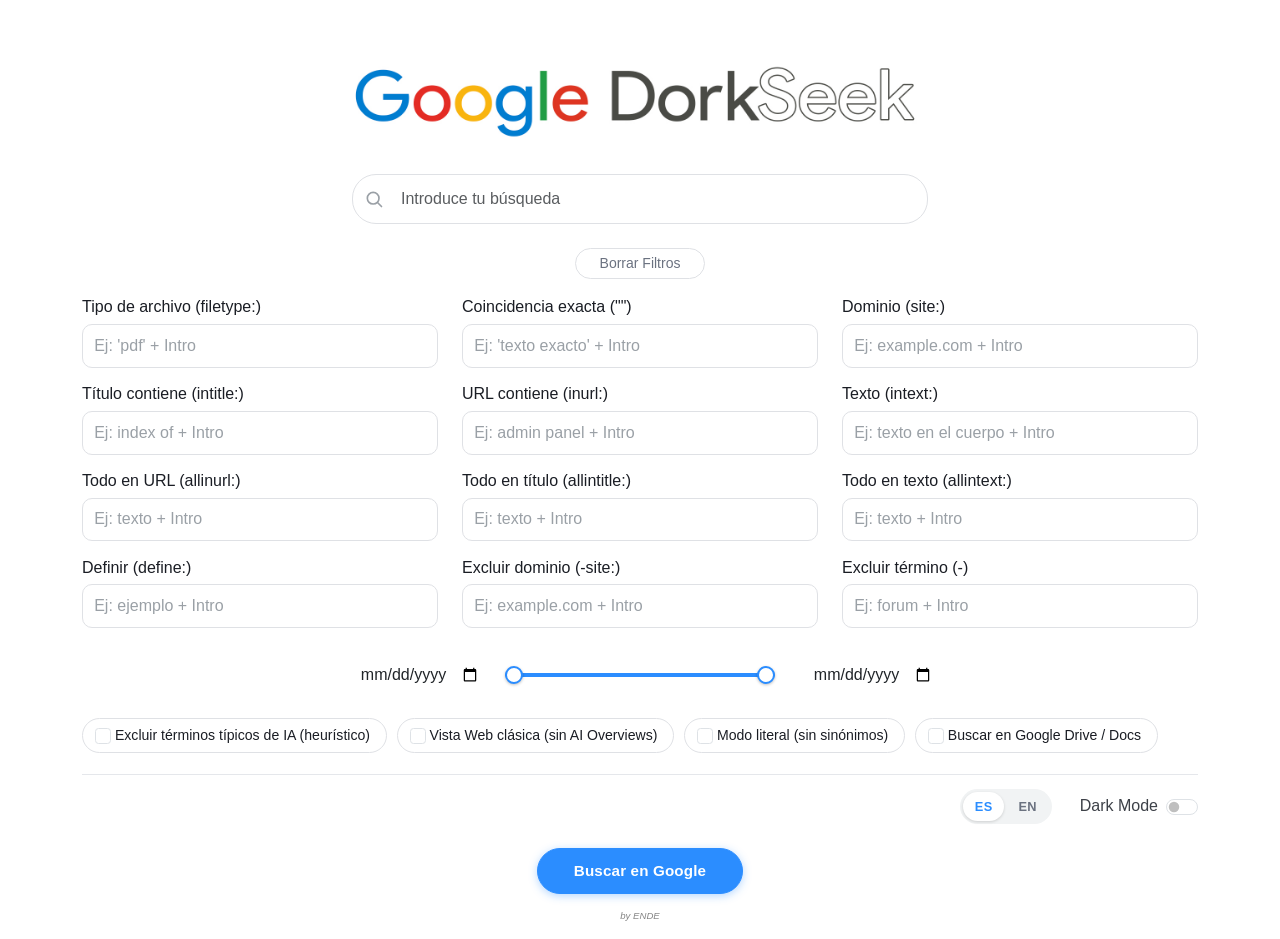
==== commit bea615c9: "v3.2" ====
--- a/index.html
+++ b/index.html
@@ -37,8 +37,12 @@
         <div class="row mt-3">
             <!-- Filtros para los diferentes Google Dorks -->
             <div class="col-md-4">
-                <label for="filetypeFilter">Tipo de archivo (filetype:)</label>
-                <input id="filetypeFilter" type="text" class="form-control" list="filetypes" placeholder="Ej: 'pdf'" title="Busca un tipo específico de archivo en los resultados.&#10;&#10;Para tipos con varias extensiones habituales (doc/docx, xls/xlsx, ppt/pptx, html/htm, jpg/jpeg, tiff/tif, xsl/xslt) se genera automáticamente (filetype:doc OR filetype:docx), ya que Google no agrupa esas extensiones.">
+                <label for="filetypeFilterEntry">Tipo de archivo (filetype:)</label>
+                <div class="tag-input" data-for="filetypeFilter" data-joiner="comma">
+                    <div class="tag-input-chips"></div>
+                    <input id="filetypeFilterEntry" type="text" class="tag-input-entry" list="filetypes" placeholder="Ej: 'pdf' + Intro" title="Busca uno o varios tipos de archivo en los resultados (filetype:pdf OR filetype:doc).&#10;&#10;Escribe un valor y pulsa Intro para añadirlo como etiqueta; puedes añadir varios.&#10;&#10;Para tipos con varias extensiones habituales (doc/docx, xls/xlsx, ppt/pptx, html/htm, jpg/jpeg, tiff/tif, xsl/xslt) cada etiqueta se expande automáticamente (filetype:doc OR filetype:docx), ya que Google no agrupa esas extensiones.">
+                </div>
+                <input type="hidden" id="filetypeFilter">
                 <datalist id="filetypes">
                     <option value="txt">.txt</option>
                     <option value="doc">.doc / .docx</option>
@@ -107,49 +111,92 @@
                 </datalist>
             </div>
             <div class="col-md-4">
-                <label for="exactMatchFilter">Coincidencia exacta ("")</label>
-                <input id="exactMatchFilter" type="text" class="form-control" placeholder="Ej: 'texto exacto'" title="Busca páginas que contengan el texto exacto dentro de las comillas.&#10;&#10;Para introducir varios términos, estos se deben separar con &quot; &quot;.   (ej. username&quot; &quot;password&quot; &quot;login)">
-            </div>
-            <div class="col-md-4">
-                <label for="siteFilter">Dominio (site:)</label>
-                <input id="siteFilter" type="text" class="form-control" placeholder="Ej: example.com" title="Limita los resultados a uno o varios dominios (site:a.com OR site:b.com).&#10;&#10;Separa varios dominios con comas: a.com, b.com">
-            </div>
-            <div class="col-md-4">
-                <label for="intitleFilter">Título contiene (intitle:)</label>
-                <input id="intitleFilter" type="text" class="form-control" placeholder="Ej: index of" title="Busca páginas donde el título contenga el texto indicado.&#10;&#10;Si escribes varias palabras se entrecomillan automáticamente (intitle:&quot;index of&quot;) para que Google las trate como una frase, no como una palabra suelta más el resto de términos.">
-            </div>
-            <div class="col-md-4">
-                <label for="inurlFilter">URL contiene (inurl:)</label>
-                <input id="inurlFilter" type="text" class="form-control" placeholder="Ej: admin panel" title="Busca páginas donde la URL contenga el texto indicado.&#10;&#10;Si escribes varias palabras se entrecomillan automáticamente (inurl:&quot;admin panel&quot;)."
-                >
-            </div>
-            <div class="col-md-4">
-                <label for="intextFilter">Texto (intext:)</label>
-                <input id="intextFilter" type="text" class="form-control" placeholder="Ej: texto en el cuerpo" title="Busca páginas que contengan ese texto en el cuerpo.&#10;&#10;Si escribes varias palabras se entrecomillan automáticamente para buscarlas como frase.">
-            </div>
-            <div class="col-md-4">
-                <label for="allinurlFilter">Todo en URL (allinurl:)</label>
-                <input id="allinurlFilter" type="text" class="form-control" placeholder="Ej: 'texto en URL'" title="Busca páginas donde la URL contenga todas las palabras especificadas.&#10;&#10;No lo combines con otros operadores en la misma búsqueda: Google no garantiza resultados fiables cuando allin* se mezcla con filtros como site: o intitle:.">
-            </div>
-            <div class="col-md-4">
-                <label for="allintitleFilter">Todo en título (allintitle:)</label>
-                <input id="allintitleFilter" type="text" class="form-control" placeholder="Ej: 'texto del título'" title="Busca páginas cuyo título contenga todas las palabras especificadas.&#10;&#10;No lo combines con otros operadores en la misma búsqueda: Google no garantiza resultados fiables cuando allin* se mezcla con filtros como site: o intitle:.">
-            </div>
-            <div class="col-md-4">
-                <label for="allintextFilter">Todo en texto (allintext:)</label>
-                <input id="allintextFilter" type="text" class="form-control" placeholder="Ej: 'texto en el cuerpo'" title="Busca páginas cuyo cuerpo contenga todas las palabras especificadas.&#10;&#10;No lo combines con otros operadores en la misma búsqueda: Google no garantiza resultados fiables cuando allin* se mezcla con filtros como site: o intitle:.">
-            </div>
-            <div class="col-md-4">
-                <label for="defineFilter">Definir (define:)</label>
-                <input id="defineFilter" type="text" class="form-control" placeholder="Ej: ejemplo" title="Busca definiciones de términos directamente en Google. No documentado por Google; sin utilidad real en OSINT.">
-            </div>
-            <div class="col-md-4">
-                <label for="siteExcludeFilter">Excluir dominio (-site:)</label>
-                <input id="siteExcludeFilter" type="text" class="form-control" placeholder="Ej: example.com" title="Excluye resultados de uno o varios dominios.&#10;&#10;Separa varios dominios con comas: a.com, b.com">
-            </div>
-            <div class="col-md-4">
-                <label for="excludeTermFilter">Excluir término (-)</label>
-                <input id="excludeTermFilter" type="text" class="form-control" placeholder="Ej: forum, login" title="Excluye páginas que contengan estos términos.&#10;&#10;Separa varios términos con comas: forum, login">
+                <label for="exactMatchFilterEntry">Coincidencia exacta ("")</label>
+                <div class="tag-input" data-for="exactMatchFilter" data-joiner="comma">
+                    <div class="tag-input-chips"></div>
+                    <input id="exactMatchFilterEntry" type="text" class="tag-input-entry" placeholder="Ej: 'texto exacto' + Intro" title="Busca páginas que contengan el texto exacto de cada etiqueta.&#10;&#10;Escribe una frase y pulsa Intro para añadirla; con varias etiquetas se exige que aparezcan TODAS (&quot;frase 1&quot; &quot;frase 2&quot;), no basta con una.">
+                </div>
+                <input type="hidden" id="exactMatchFilter">
+            </div>
+            <div class="col-md-4">
+                <label for="siteFilterEntry">Dominio (site:)</label>
+                <div class="tag-input" data-for="siteFilter" data-joiner="comma">
+                    <div class="tag-input-chips"></div>
+                    <input id="siteFilterEntry" type="text" class="tag-input-entry" placeholder="Ej: example.com + Intro" title="Limita los resultados a uno o varios dominios (site:a.com OR site:b.com).&#10;&#10;Escribe un dominio y pulsa Intro para añadirlo como etiqueta; puedes añadir varios.">
+                </div>
+                <input type="hidden" id="siteFilter">
+            </div>
+            <div class="col-md-4">
+                <label for="intitleFilterEntry">Título contiene (intitle:)</label>
+                <div class="tag-input" data-for="intitleFilter" data-joiner="comma">
+                    <div class="tag-input-chips"></div>
+                    <input id="intitleFilterEntry" type="text" class="tag-input-entry" placeholder="Ej: index of + Intro" title="Busca páginas donde el título contenga cada etiqueta.&#10;&#10;Si una etiqueta tiene varias palabras se entrecomilla automáticamente (intitle:&quot;index of&quot;) para que Google la trate como una frase. Con varias etiquetas se exige que aparezcan TODAS (intitle:&quot;a&quot; intitle:&quot;b&quot;), no basta con una.">
+                </div>
+                <input type="hidden" id="intitleFilter">
+            </div>
+            <div class="col-md-4">
+                <label for="inurlFilterEntry">URL contiene (inurl:)</label>
+                <div class="tag-input" data-for="inurlFilter" data-joiner="comma">
+                    <div class="tag-input-chips"></div>
+                    <input id="inurlFilterEntry" type="text" class="tag-input-entry" placeholder="Ej: admin panel + Intro" title="Busca páginas donde la URL contenga cada etiqueta.&#10;&#10;Si una etiqueta tiene varias palabras se entrecomilla automáticamente (inurl:&quot;admin panel&quot;). Con varias etiquetas se exige que aparezcan TODAS (inurl:&quot;a&quot; inurl:&quot;b&quot;), no basta con una.">
+                </div>
+                <input type="hidden" id="inurlFilter">
+            </div>
+            <div class="col-md-4">
+                <label for="intextFilterEntry">Texto (intext:)</label>
+                <div class="tag-input" data-for="intextFilter" data-joiner="comma">
+                    <div class="tag-input-chips"></div>
+                    <input id="intextFilterEntry" type="text" class="tag-input-entry" placeholder="Ej: texto en el cuerpo + Intro" title="Busca páginas que contengan cada etiqueta en el cuerpo.&#10;&#10;Las etiquetas con varias palabras se entrecomillan automáticamente. Con varias etiquetas se exige que aparezcan TODAS, no basta con una.">
+                </div>
+                <input type="hidden" id="intextFilter">
+            </div>
+            <div class="col-md-4">
+                <label for="allinurlFilterEntry">Todo en URL (allinurl:)</label>
+                <div class="tag-input" data-for="allinurlFilter" data-joiner="space">
+                    <div class="tag-input-chips"></div>
+                    <input id="allinurlFilterEntry" type="text" class="tag-input-entry" placeholder="Ej: texto + Intro" title="Busca páginas donde la URL contenga TODAS las etiquetas (allinurl: exige que aparezcan todas, no es OR).&#10;&#10;No lo combines con otros operadores en la misma búsqueda: Google no garantiza resultados fiables cuando allin* se mezcla con filtros como site: o intitle:.">
+                </div>
+                <input type="hidden" id="allinurlFilter">
+            </div>
+            <div class="col-md-4">
+                <label for="allintitleFilterEntry">Todo en título (allintitle:)</label>
+                <div class="tag-input" data-for="allintitleFilter" data-joiner="space">
+                    <div class="tag-input-chips"></div>
+                    <input id="allintitleFilterEntry" type="text" class="tag-input-entry" placeholder="Ej: texto + Intro" title="Busca páginas cuyo título contenga TODAS las etiquetas (allintitle: exige que aparezcan todas, no es OR).&#10;&#10;No lo combines con otros operadores en la misma búsqueda: Google no garantiza resultados fiables cuando allin* se mezcla con filtros como site: o intitle:.">
+                </div>
+                <input type="hidden" id="allintitleFilter">
+            </div>
+            <div class="col-md-4">
+                <label for="allintextFilterEntry">Todo en texto (allintext:)</label>
+                <div class="tag-input" data-for="allintextFilter" data-joiner="space">
+                    <div class="tag-input-chips"></div>
+                    <input id="allintextFilterEntry" type="text" class="tag-input-entry" placeholder="Ej: texto + Intro" title="Busca páginas cuyo cuerpo contenga TODAS las etiquetas (allintext: exige que aparezcan todas, no es OR).&#10;&#10;No lo combines con otros operadores en la misma búsqueda: Google no garantiza resultados fiables cuando allin* se mezcla con filtros como site: o intitle:.">
+                </div>
+                <input type="hidden" id="allintextFilter">
+            </div>
+            <div class="col-md-4">
+                <label for="defineFilterEntry">Definir (define:)</label>
+                <div class="tag-input" data-for="defineFilter" data-joiner="comma">
+                    <div class="tag-input-chips"></div>
+                    <input id="defineFilterEntry" type="text" class="tag-input-entry" placeholder="Ej: ejemplo + Intro" title="Busca definiciones de términos directamente en Google. No documentado por Google; sin utilidad real en OSINT.&#10;&#10;Con varias etiquetas se exige que aparezcan TODAS.">
+                </div>
+                <input type="hidden" id="defineFilter">
+            </div>
+            <div class="col-md-4">
+                <label for="siteExcludeFilterEntry">Excluir dominio (-site:)</label>
+                <div class="tag-input" data-for="siteExcludeFilter" data-joiner="comma">
+                    <div class="tag-input-chips"></div>
+                    <input id="siteExcludeFilterEntry" type="text" class="tag-input-entry" placeholder="Ej: example.com + Intro" title="Excluye resultados de uno o varios dominios.&#10;&#10;Escribe un dominio y pulsa Intro para añadirlo como etiqueta; puedes añadir varios.">
+                </div>
+                <input type="hidden" id="siteExcludeFilter">
+            </div>
+            <div class="col-md-4">
+                <label for="excludeTermFilterEntry">Excluir término (-)</label>
+                <div class="tag-input" data-for="excludeTermFilter" data-joiner="comma">
+                    <div class="tag-input-chips"></div>
+                    <input id="excludeTermFilterEntry" type="text" class="tag-input-entry" placeholder="Ej: forum + Intro" title="Excluye páginas que contengan cada etiqueta.&#10;&#10;Escribe un término y pulsa Intro para añadirlo; puedes añadir varios.">
+                </div>
+                <input type="hidden" id="excludeTermFilter">
             </div>
             <div class="col-12">
                 <div class="date-range-row">
--- a/style/style.css
+++ b/style/style.css
@@ -103,6 +103,108 @@
     border-color: var(--primary);
     box-shadow: 0 0 0 3px rgba(43, 141, 255, 0.15);
     outline: none;
+}
+
+/* Campo de etiquetas: mismo aspecto que .form-control por fuera, pero es un
+   contenedor flex que aloja las etiquetas ya confirmadas más un input de
+   texto libre al final para seguir escribiendo. */
+.tag-input {
+    display: flex;
+    flex-wrap: wrap;
+    align-items: center;
+    gap: 0.35rem;
+    border: 1.5px solid #DFE1E5;
+    border-radius: 10px;
+    padding: 0.4rem 0.6rem;
+    background-color: #fff;
+    box-shadow: none;
+    cursor: text;
+    transition: border-color 0.15s ease, box-shadow 0.15s ease;
+}
+
+.tag-input:hover {
+    border-color: #C7CCD1;
+}
+
+.tag-input:focus-within {
+    border-color: var(--primary);
+    box-shadow: 0 0 0 3px rgba(43, 141, 255, 0.15);
+}
+
+.tag-input-chips {
+    display: contents;
+}
+
+.tag-chip {
+    display: inline-flex;
+    align-items: center;
+    gap: 0.3rem;
+    max-width: 100%;
+    background: rgba(43, 141, 255, 0.1);
+    color: var(--primary);
+    border-radius: 999px;
+    padding: 0.15rem 0.35rem 0.15rem 0.65rem;
+    font-size: 0.82rem;
+    font-weight: 500;
+    line-height: 1.5;
+    white-space: nowrap;
+    overflow: hidden;
+    text-overflow: ellipsis;
+}
+
+.tag-chip-remove {
+    flex-shrink: 0;
+    display: inline-flex;
+    align-items: center;
+    justify-content: center;
+    width: 16px;
+    height: 16px;
+    border: none;
+    border-radius: 50%;
+    background: transparent;
+    color: inherit;
+    font-size: 0.9rem;
+    line-height: 1;
+    cursor: pointer;
+    padding: 0;
+}
+
+.tag-chip-remove:hover {
+    background: rgba(43, 141, 255, 0.25);
+}
+
+.tag-input-entry {
+    flex: 1 1 80px;
+    min-width: 80px;
+    border: none;
+    outline: none;
+    background: transparent;
+    padding: 0.15rem 0.1rem;
+    font-size: 1rem;
+    color: inherit;
+}
+
+.tag-input-entry::placeholder {
+    color: #9AA0A6;
+}
+
+body.dark-mode .tag-input {
+    background-color: #16202b;
+    border-color: #303134;
+    color: #f1f1f1;
+}
+
+body.dark-mode .tag-input:hover {
+    border-color: #3f4549;
+}
+
+body.dark-mode .tag-chip {
+    background: rgba(63, 140, 255, 0.15);
+    color: #7fb3ff;
+}
+
+body.dark-mode .tag-chip-remove:hover {
+    background: rgba(63, 140, 255, 0.3);
 }
 
 /* Aire entre filas de filtros: separa la etiqueta de una fila del campo
@@ -352,14 +454,21 @@
 }
 
 /* Bootstrap reserva el hueco del switch con un margin-left negativo pensado
-   para su layout de bloque; en flex eso monta el switch sobre el texto anterior. */
+   para su layout de bloque, y le añade un margin-top pensado para alinear
+   con el texto en ese mismo layout de bloque; en flex ambos sobran y
+   desalinean el switch respecto a su etiqueta. */
 .switches-row .form-switch .form-check-input {
     margin-left: 0;
+    margin-top: 0;
 }
 
 .switches-row .form-check-label {
     margin: 0;
-    top: 0;
+    /* Ajuste óptico: el centro geométrico de la caja de línea del texto
+       queda un poco más alto que su masa visual, así que centrarla con
+       align-items no basta, hay que bajarla unos px a ojo. */
+    position: relative;
+    top: 2px;
 }
 
 body.dark-mode .switches-row {
